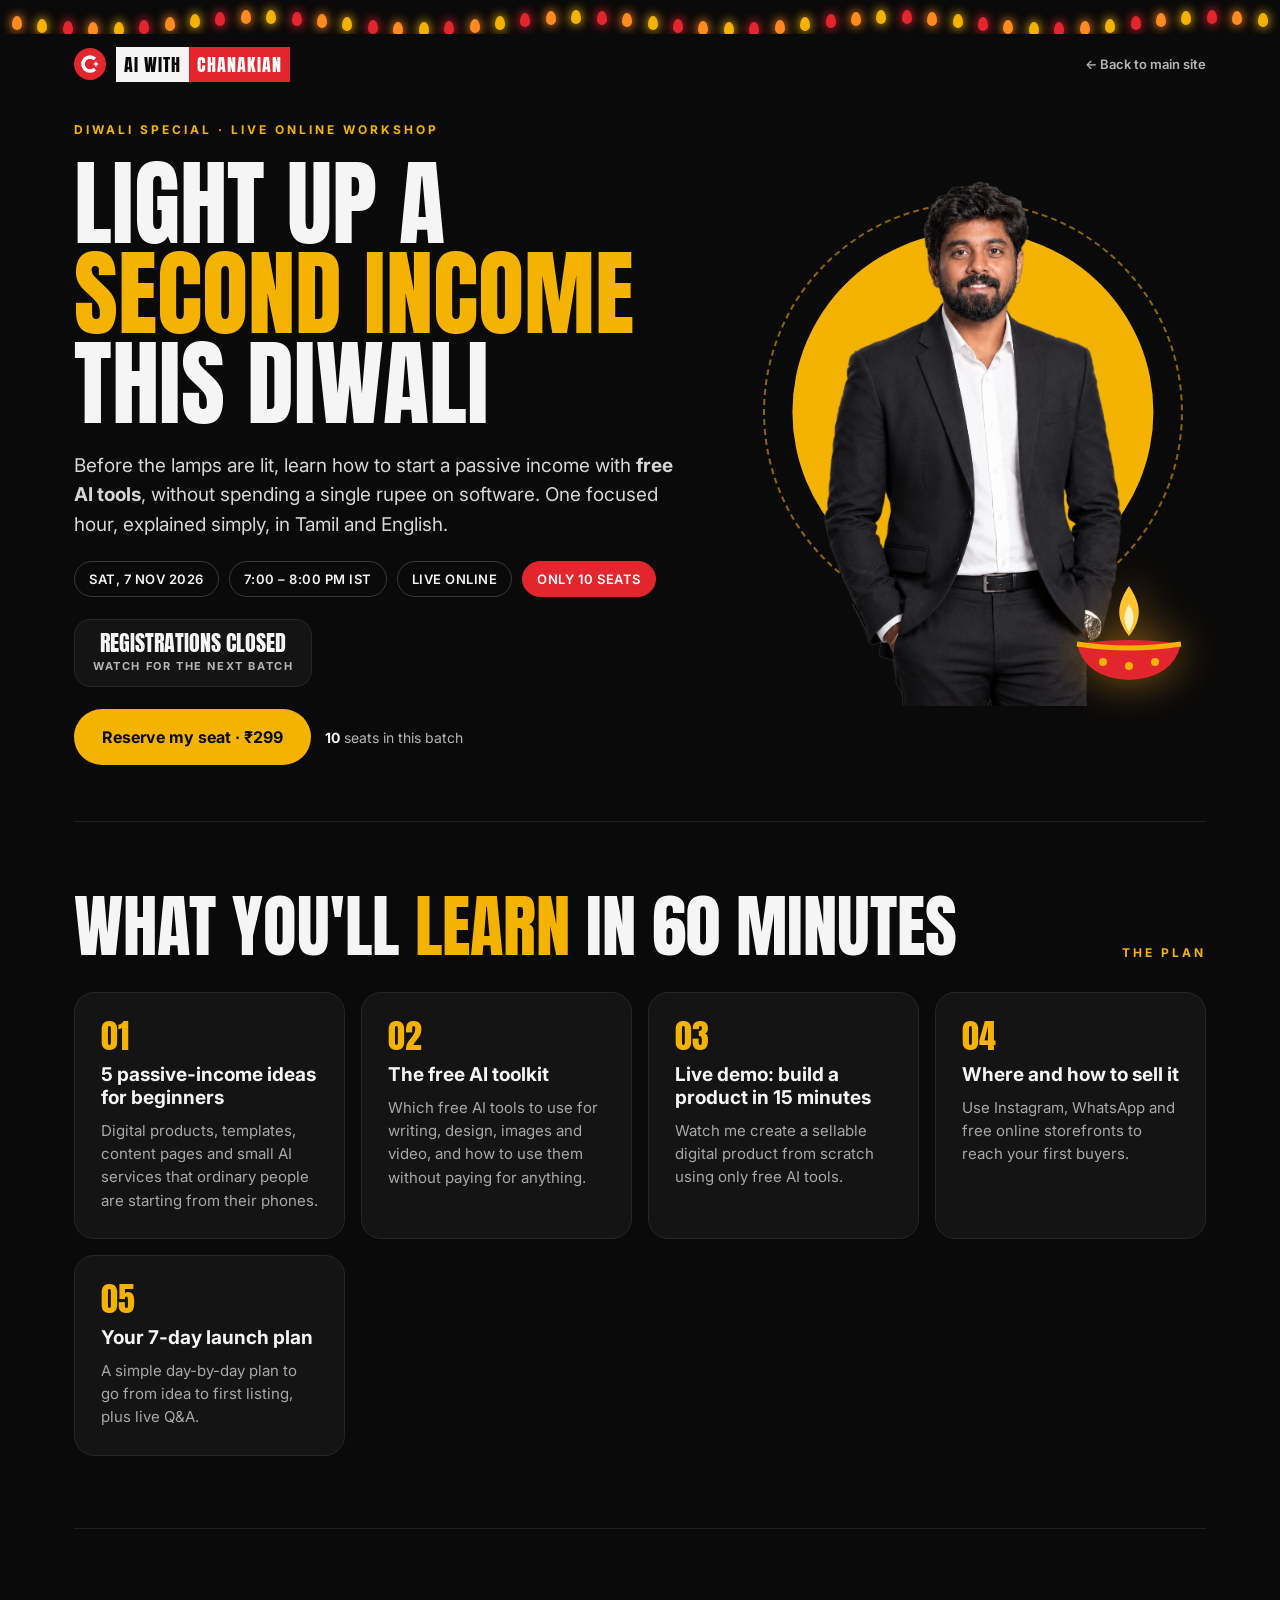
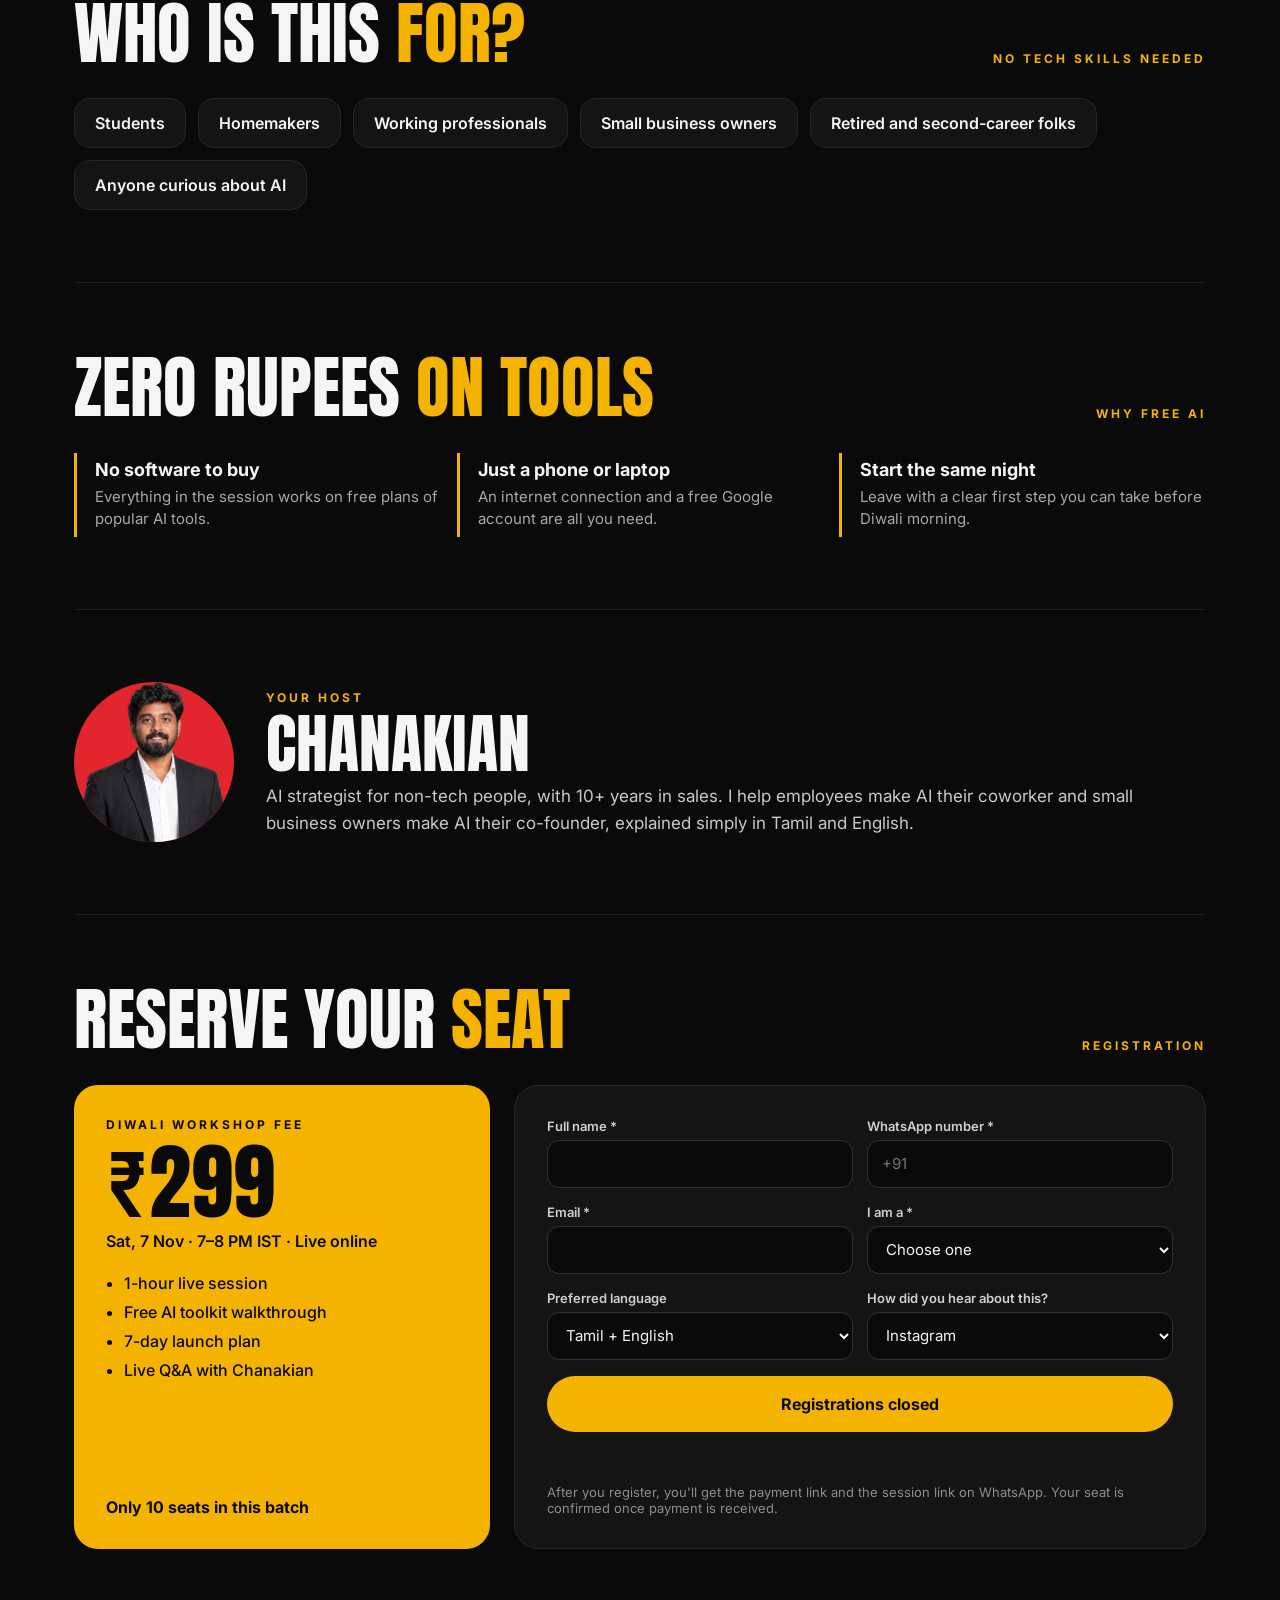
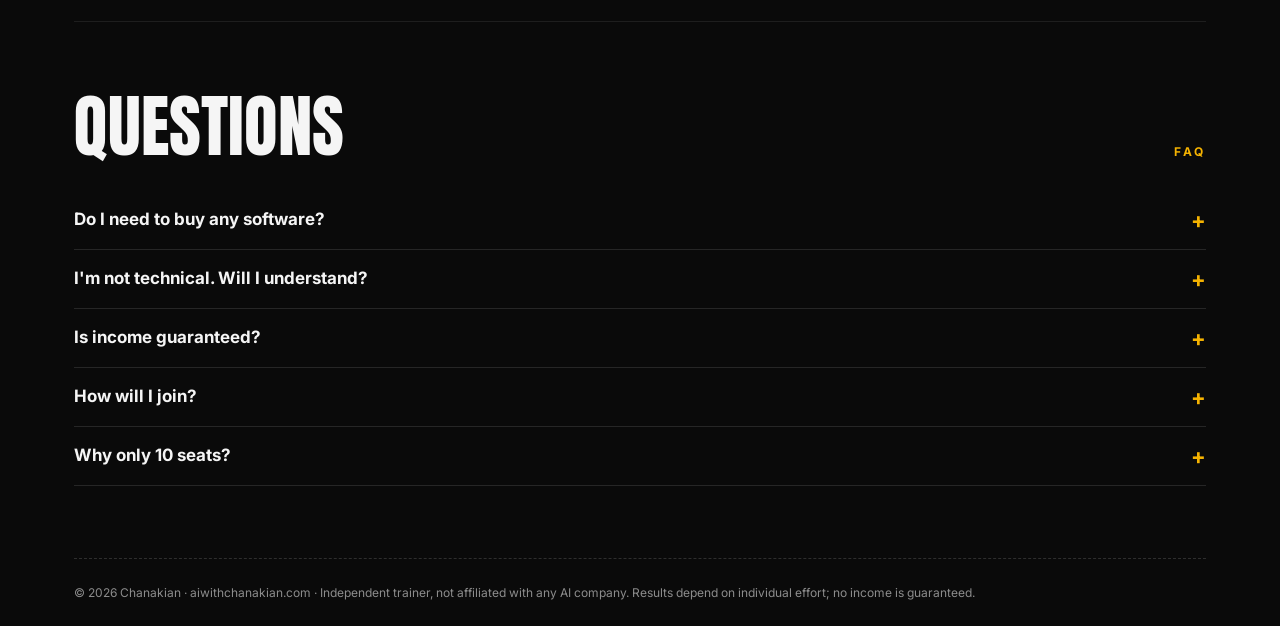
==== diwali.html @ 40166241 "Add Diwali workshop page: AI for Passive Income (7 Nov)" ====
<!doctype html>
<html lang="en">
<head>
<meta charset="utf-8">
<meta name="viewport" content="width=device-width, initial-scale=1">
<title>Diwali Workshop: AI for Passive Income – AI with Chanakian</title>
<meta name="description" content="Live online workshop on Sat 7 Nov, 7–8 PM IST. Learn how to start a passive income with free AI tools, without spending a rupee. ₹299. Only 10 seats.">
<meta property="og:title" content="Light up a second income this Diwali – AI with Chanakian">
<meta property="og:description" content="1-hour live online workshop · Sat 7 Nov, 7–8 PM IST · ₹299 · Only 10 seats">
<meta property="og:image" content="chanakian.png">
<meta name="theme-color" content="#0A0A0A">
<link rel="icon" type="image/svg+xml" href="favicon.svg">
<link rel="preconnect" href="https://fonts.googleapis.com">
<link rel="preconnect" href="https://fonts.gstatic.com" crossorigin>
<link href="https://fonts.googleapis.com/css2?family=Anton&family=Inter:wght@400;500;600;700&display=swap" rel="stylesheet">
<style>
:root{--ink:#0A0A0A;--panel:#141414;--line:#262626;--paper:#F5F5F5;--muted:#B5B5B5;--red:#E3262E;--gold:#F5B301;--marigold:#FF8A1F}
*{box-sizing:border-box}
html{scroll-behavior:smooth}
html,body{overflow-x:hidden}
body{margin:0;background:var(--ink);color:var(--paper);font-family:'Inter',system-ui,sans-serif}
a{color:var(--gold)}
.wrap{max-width:1180px;margin:0 auto;padding:0 24px}
.display{font-family:'Anton','Impact',sans-serif;font-weight:400;line-height:.95;margin:0}
.kicker{font-size:12px;font-weight:700;letter-spacing:3px;color:var(--gold)}
/* string lights */
.lights{display:flex;justify-content:space-between;padding:10px 12px 0;overflow:hidden;height:34px}
.lights span{width:10px;height:14px;border-radius:50% 50% 50% 50%/60% 60% 40% 40%;background:var(--gold);box-shadow:0 0 10px 2px rgba(245,179,1,.7);animation:twinkle 1.8s ease-in-out infinite;flex:none;position:relative;top:var(--y,0)}
.lights span:nth-child(3n){background:var(--red);box-shadow:0 0 10px 2px rgba(227,38,46,.7);animation-delay:.6s}
.lights span:nth-child(3n+1){background:var(--marigold);box-shadow:0 0 10px 2px rgba(255,138,31,.7);animation-delay:1.2s}
@keyframes twinkle{50%{opacity:.35}}
/* header */
.top{display:flex;align-items:center;justify-content:space-between;gap:16px;padding:14px 0}
.brand{display:inline-flex;align-items:center;gap:10px;text-decoration:none;font-family:'Anton',sans-serif;font-size:18px;letter-spacing:1px}
.brand span{white-space:nowrap}
.brand b{font-weight:400;background:var(--paper);color:var(--ink);padding:4px 8px}
.brand i{font-style:normal;background:var(--red);color:#fff;padding:4px 8px}
.back{color:var(--muted);font-size:13px;font-weight:600;text-decoration:none}
.back:hover{color:var(--paper)}
/* hero */
.hero{display:flex;flex-wrap:wrap;gap:40px;align-items:center;padding:28px 0 56px}
.hero-text{flex:1 1 520px;min-width:0;display:flex;flex-direction:column;gap:22px}
.hero h1{font-size:clamp(52px,7.4vw,104px)}
.hero h1 em{font-style:normal;color:var(--gold)}
.lead{margin:0;font-size:19px;line-height:1.55;color:#D6D6D6;max-width:600px}
.chips{display:flex;flex-wrap:wrap;gap:10px}
.chip{display:inline-flex;align-items:center;gap:8px;padding:9px 14px;border-radius:999px;border:1px solid #3A3A3A;font-size:13px;font-weight:600;letter-spacing:.5px}
.chip.hot{background:var(--red);border-color:var(--red);color:#fff}
.count{display:flex;gap:10px}
.count div{min-width:74px;padding:12px 10px;border-radius:16px;background:var(--panel);border:1px solid var(--line);text-align:center}
.count strong{display:block;font-family:'Anton',sans-serif;font-weight:400;font-size:36px;line-height:1;color:var(--paper)}
.count small{font-size:11px;font-weight:700;letter-spacing:1.6px;color:var(--muted)}
.cta-row{display:flex;flex-wrap:wrap;align-items:center;gap:14px}
.btn{display:inline-flex;align-items:center;justify-content:center;gap:10px;height:56px;padding:0 28px;border-radius:999px;border:none;font:700 16px 'Inter',sans-serif;text-decoration:none;cursor:pointer}
.btn-gold{background:var(--gold);color:var(--ink)}
.btn-gold:hover{background:#FFC42E}
.btn-line{background:none;border:1px solid var(--paper);color:var(--paper)}
.seats{font-size:14px;color:var(--muted)}
.seats b{color:var(--paper)}
/* hero visual */
.hero-art{flex:1 1 360px;min-width:0;display:flex;justify-content:center}
.stage{position:relative;width:min(420px,100%);aspect-ratio:4/5}
.halo{position:absolute;left:50%;top:44%;width:86%;aspect-ratio:1;border-radius:50%;transform:translate(-50%,-50%);background:var(--gold)}
.ring{position:absolute;left:50%;top:44%;width:100%;aspect-ratio:1;border-radius:50%;transform:translate(-50%,-50%);border:2px dashed rgba(245,179,1,.55);animation:spin 40s linear infinite}
@keyframes spin{to{transform:translate(-50%,-50%) rotate(360deg)}}
.stage img{position:absolute;left:50%;bottom:0;transform:translateX(-50%);height:100%;width:auto;max-width:none}
.diya{position:absolute;right:-6px;bottom:18px;width:120px;filter:drop-shadow(0 0 22px rgba(255,170,30,.55))}
.flame{transform-origin:60px 58px;animation:flicker 1.4s ease-in-out infinite}
@keyframes flicker{0%,100%{transform:scale(1) rotate(-2deg)}50%{transform:scale(1.08,.94) rotate(3deg)}}
/* sections */
section.block{border-top:1px solid #1E1E1E;padding:72px 0}
.head{display:flex;flex-wrap:wrap;justify-content:space-between;align-items:flex-end;gap:16px;margin-bottom:32px}
.head h2{font-size:clamp(40px,5.4vw,76px)}
.head h2 span{color:var(--gold)}
.grid{display:grid;grid-template-columns:repeat(auto-fit,minmax(250px,1fr));gap:16px}
.card{border-radius:20px;background:var(--panel);border:1px solid var(--line);padding:26px;display:flex;flex-direction:column;gap:10px}
.card .n{font-family:'Anton',sans-serif;font-size:34px;color:var(--gold);line-height:1}
.card h3{margin:0;font-size:19px}
.card p{margin:0;font-size:15px;line-height:1.55;color:#A8A8A8}
.for{display:flex;flex-wrap:wrap;gap:12px}
.for span{padding:14px 20px;border-radius:16px;background:var(--panel);border:1px solid var(--line);font-weight:600}
.free{display:grid;grid-template-columns:repeat(auto-fit,minmax(240px,1fr));gap:16px}
.free div{border-left:3px solid var(--gold);padding:6px 0 6px 18px}
.free b{display:block;font-size:18px;margin-bottom:6px}
.free span{color:#A8A8A8;font-size:15px;line-height:1.5}
.host{display:flex;flex-wrap:wrap;gap:32px;align-items:center}
.host img{width:160px;height:160px;object-fit:cover;object-position:center top;border-radius:50%;background:var(--red)}
.host div{flex:1 1 420px;min-width:0}
.host p{margin:8px 0 0;font-size:17px;line-height:1.6;color:#C9C9C9}
/* register */
.reg{display:flex;flex-wrap:wrap;gap:24px;align-items:stretch}
.price{flex:1 1 300px;border-radius:24px;background:var(--gold);color:var(--ink);padding:32px;display:flex;flex-direction:column;gap:12px}
.price .amt{font-family:'Anton',sans-serif;font-size:84px;line-height:.9}
.price ul{margin:6px 0 0;padding-left:18px;line-height:1.8;font-weight:500}
.form{flex:2 1 460px;border-radius:24px;background:var(--panel);border:1px solid var(--line);padding:32px;display:flex;flex-direction:column;gap:16px}
.row{display:grid;grid-template-columns:repeat(auto-fit,minmax(220px,1fr));gap:14px}
label.f{display:flex;flex-direction:column;gap:6px;font-size:13px;font-weight:600;color:#D0D0D0}
label.f input,label.f select{font:400 15px 'Inter',sans-serif;color:var(--paper);background:var(--ink);border:1px solid #333;border-radius:12px;padding:12px 14px;min-height:48px;width:100%}
label.f input:focus,label.f select:focus{outline:none;border-color:var(--gold);box-shadow:0 0 0 3px rgba(245,179,1,.25)}
.status{margin:0;min-height:20px;font-size:14px;color:var(--muted)}
.status.err{color:#FF8A8E}
.hp{position:absolute;left:-9999px}
.done{display:flex;flex-direction:column;gap:14px;align-items:flex-start}
.done h3{margin:0;font-family:'Anton',sans-serif;font-weight:400;font-size:40px;line-height:1}
.done p{margin:0;color:#C9C9C9;line-height:1.6}
/* faq */
details{border-bottom:1px solid var(--line);padding:18px 0}
summary{cursor:pointer;font-weight:700;font-size:17px;list-style:none;display:flex;justify-content:space-between;gap:16px}
summary::after{content:'+';color:var(--gold);font-size:22px;line-height:1}
details[open] summary::after{content:'–'}
details p{margin:10px 0 0;color:#A8A8A8;line-height:1.6}
footer{border-top:1px dashed #2E2E2E;padding:24px 0;font-size:12px;color:#8C8C8C;line-height:1.6}
.sticky{position:fixed;left:0;right:0;bottom:0;z-index:20;display:none;align-items:center;justify-content:space-between;gap:12px;padding:12px 16px;background:#111;border-top:1px solid #2A2A2A}
.sticky span{font-size:13px;font-weight:600}
@media (max-width:760px){.brand{font-size:15px}.back{font-size:12px}.sticky{display:flex}body{padding-bottom:76px}.count div{min-width:64px}.count strong{font-size:28px}.diya{width:92px}}
@media (prefers-reduced-motion:reduce){.lights span,.ring,.flame{animation:none}}
</style>
</head>
<body>

<div class="lights" aria-hidden="true" id="lights"></div>

<div class="wrap">
<header class="top">
<a class="brand" href="/" aria-label="AI with Chanakian home">
<svg aria-hidden="true" width="32" height="32" viewBox="0 0 512 512"><circle cx="256" cy="256" r="256" fill="#E3262E"/><path d="M335.2 176.8 A112 112 0 1 0 335.2 335.2" fill="none" stroke="#FFFFFF" stroke-width="58"/><path d="M352 206 Q358 250 400 256 Q358 262 352 306 Q346 262 304 256 Q346 250 352 206 Z" fill="#FFFFFF"/></svg>
<span><b>AI WITH</b><i>CHANAKIAN</i></span>
</a>
<a class="back" href="/">← Back to main site</a>
</header>

<main>
<section class="hero">
<div class="hero-text">
<span class="kicker">DIWALI SPECIAL · LIVE ONLINE WORKSHOP</span>
<h1 class="display">LIGHT UP A <em>SECOND INCOME</em> THIS DIWALI</h1>
<p class="lead">Before the lamps are lit, learn how to start a passive income with <strong>free AI tools</strong>, without spending a single rupee on software. One focused hour, explained simply, in Tamil and English.</p>
<div class="chips">
<span class="chip">SAT, 7 NOV 2026</span>
<span class="chip">7:00 – 8:00 PM IST</span>
<span class="chip">LIVE ONLINE</span>
<span class="chip hot">ONLY 10 SEATS</span>
</div>
<div class="count" role="timer" aria-label="Time left until the workshop starts">
<div><strong id="cd-d">--</strong><small>DAYS</small></div>
<div><strong id="cd-h">--</strong><small>HOURS</small></div>
<div><strong id="cd-m">--</strong><small>MINS</small></div>
<div><strong id="cd-s">--</strong><small>SECS</small></div>
</div>
<div class="cta-row">
<a class="btn btn-gold" href="#register">Reserve my seat · ₹299</a>
<span class="seats" id="seats-text"><b>10</b> seats in this batch</span>
</div>
</div>
<div class="hero-art">
<div class="stage">
<div class="ring" aria-hidden="true"></div>
<div class="halo" aria-hidden="true"></div>
<img src="chanakian.png" alt="Chanakian, your workshop host">
<svg class="diya" viewBox="0 0 120 110" aria-hidden="true">
<g class="flame"><path d="M60 8 C72 26 74 40 60 58 C46 40 48 26 60 8 Z" fill="#FFC42E"/><path d="M60 26 C66 36 66 44 60 54 C54 44 54 36 60 26 Z" fill="#FFF3C4"/></g>
<path d="M8 66 Q60 58 112 66 Q104 100 60 102 Q16 100 8 66 Z" fill="#E3262E"/>
<path d="M8 66 Q60 74 112 66" fill="none" stroke="#F5B301" stroke-width="5"/>
<circle cx="34" cy="84" r="4" fill="#F5B301"/><circle cx="60" cy="88" r="4" fill="#F5B301"/><circle cx="86" cy="84" r="4" fill="#F5B301"/>
</svg>
</div>
</div>
</section>

<section class="block" id="learn">
<div class="head">
<h2 class="display">WHAT YOU'LL <span>LEARN</span> IN 60 MINUTES</h2>
<span class="kicker">THE PLAN</span>
</div>
<div class="grid">
<div class="card"><span class="n">01</span><h3>5 passive-income ideas for beginners</h3><p>Digital products, templates, content pages and small AI services that ordinary people are starting from their phones.</p></div>
<div class="card"><span class="n">02</span><h3>The free AI toolkit</h3><p>Which free AI tools to use for writing, design, images and video, and how to use them without paying for anything.</p></div>
<div class="card"><span class="n">03</span><h3>Live demo: build a product in 15 minutes</h3><p>Watch me create a sellable digital product from scratch using only free AI tools.</p></div>
<div class="card"><span class="n">04</span><h3>Where and how to sell it</h3><p>Use Instagram, WhatsApp and free online storefronts to reach your first buyers.</p></div>
<div class="card"><span class="n">05</span><h3>Your 7-day launch plan</h3><p>A simple day-by-day plan to go from idea to first listing, plus live Q&amp;A.</p></div>
</div>
</section>

<section class="block">
<div class="head">
<h2 class="display">WHO IS THIS <span>FOR?</span></h2>
<span class="kicker">NO TECH SKILLS NEEDED</span>
</div>
<div class="for">
<span>Students</span><span>Homemakers</span><span>Working professionals</span><span>Small business owners</span><span>Retired and second-career folks</span><span>Anyone curious about AI</span>
</div>
</section>

<section class="block">
<div class="head">
<h2 class="display">ZERO RUPEES <span>ON TOOLS</span></h2>
<span class="kicker">WHY FREE AI</span>
</div>
<div class="free">
<div><b>No software to buy</b><span>Everything in the session works on free plans of popular AI tools.</span></div>
<div><b>Just a phone or laptop</b><span>An internet connection and a free Google account are all you need.</span></div>
<div><b>Start the same night</b><span>Leave with a clear first step you can take before Diwali morning.</span></div>
</div>
</section>

<section class="block">
<div class="host">
<img src="chanakian.png" alt="Chanakian">
<div>
<span class="kicker">YOUR HOST</span>
<h2 class="display" style="font-size:clamp(40px,5vw,64px);margin-top:8px">CHANAKIAN</h2>
<p>AI strategist for non-tech people, with 10+ years in sales. I help employees make AI their coworker and small business owners make AI their co-founder, explained simply in Tamil and English.</p>
</div>
</div>
</section>

<section class="block" id="register">
<div class="head">
<h2 class="display">RESERVE YOUR <span>SEAT</span></h2>
<span class="kicker">REGISTRATION</span>
</div>
<div class="reg">
<div class="price">
<span style="font-size:12px;font-weight:700;letter-spacing:3px">DIWALI WORKSHOP FEE</span>
<span class="amt">₹299</span>
<span style="font-weight:600">Sat, 7 Nov · 7–8 PM IST · Live online</span>
<ul>
<li>1-hour live session</li>
<li>Free AI toolkit walkthrough</li>
<li>7-day launch plan</li>
<li>Live Q&amp;A with Chanakian</li>
</ul>
<span id="seats-card" style="margin-top:auto;font-weight:700">Only 10 seats in this batch</span>
</div>
<form class="form" id="diwali-form" novalidate>
<input type="hidden" name="_subject" value="Diwali workshop registration – AI for Passive Income (7 Nov)">
<input type="text" name="_honey" class="hp" tabindex="-1" autocomplete="off" aria-hidden="true">
<div class="row">
<label class="f"><span>Full name *</span><input name="Name" required autocomplete="name"></label>
<label class="f"><span>WhatsApp number *</span><input name="WhatsApp" type="tel" required autocomplete="tel" placeholder="+91"></label>
</div>
<div class="row">
<label class="f"><span>Email *</span><input name="email" type="email" required autocomplete="email"></label>
<label class="f"><span>I am a *</span><select name="I am a" required><option value="">Choose one</option><option>Student</option><option>Homemaker</option><option>Working professional</option><option>Small business owner</option><option>Other</option></select></label>
</div>
<div class="row">
<label class="f"><span>Preferred language</span><select name="Language"><option>Tamil + English</option><option>English</option><option>Tamil</option></select></label>
<label class="f"><span>How did you hear about this?</span><select name="Source"><option>Instagram</option><option>WhatsApp</option><option>Friend or family</option><option>Website</option><option>Other</option></select></label>
</div>
<button class="btn btn-gold" type="submit" id="reg-btn">Register for ₹299 ↗</button>
<p class="status" id="reg-status" role="status" aria-live="polite"></p>
<p style="margin:0;font-size:13px;color:#8C8C8C">After you register, you'll get the payment link and the session link on WhatsApp. Your seat is confirmed once payment is received.</p>
</form>
</div>
</section>

<section class="block">
<div class="head"><h2 class="display">QUESTIONS</h2><span class="kicker">FAQ</span></div>
<details><summary>Do I need to buy any software?</summary><p>No. Everything shown in the session uses free plans of AI tools. You only need a phone or laptop and an internet connection.</p></details>
<details><summary>I'm not technical. Will I understand?</summary><p>Yes. The workshop is built for non-tech people. Every step is shown live and explained in simple Tamil and English.</p></details>
<details><summary>Is income guaranteed?</summary><p>No, and nobody honest can promise that. You'll learn proven ideas and a clear plan; what you earn depends on the effort you put in after the session.</p></details>
<details><summary>How will I join?</summary><p>It's an online session. The joining link is shared on WhatsApp after your payment is confirmed.</p></details>
<details><summary>Why only 10 seats?</summary><p>So that I can answer every question live and help each person pick their first idea.</p></details>
</section>
</main>

<footer>
© 2026 Chanakian · aiwithchanakian.com · Independent trainer, not affiliated with any AI company. Results depend on individual effort; no income is guaranteed.
</footer>
</div>

<div class="sticky"><span>Diwali workshop · 7 Nov · ₹299</span><a class="btn btn-gold" style="height:44px;padding:0 18px;font-size:14px" href="#register">Reserve seat</a></div>

<script>
(function () {
  /* ===== Edit these when needed ===== */
  var EVENT_START = new Date('2026-11-07T19:00:00+05:30');
  var SEATS_LEFT = 10;          // update manually as seats fill up
  var PAYMENT_URL = '';         // paste a Razorpay / UPI payment link here to show a "Pay ₹299 now" button
  var EMAIL_ENDPOINT = 'https://formsubmit.co/ajax/chanakian.p@gmail.com';
  var WHATSAPP = '918056327917';
  /* ================================== */

  // string lights
  var lights = document.getElementById('lights');
  var n = Math.ceil(window.innerWidth / 26);
  for (var i = 0; i < n; i++) { var s = document.createElement('span'); s.style.setProperty('--y', (Math.sin(i / 2) * 6 + 6).toFixed(1) + 'px'); lights.appendChild(s); }

  // seats
  var seatsText = SEATS_LEFT <= 0 ? '<b>Batch full</b> · join the waitlist' : (SEATS_LEFT < 10 ? 'Only <b>' + SEATS_LEFT + '</b> of 10 seats left' : '<b>10</b> seats in this batch');
  document.getElementById('seats-text').innerHTML = seatsText;
  if (SEATS_LEFT < 10) document.getElementById('seats-card').textContent = SEATS_LEFT <= 0 ? 'Batch full: register to join the waitlist' : 'Only ' + SEATS_LEFT + ' of 10 seats left';

  // countdown
  function pad(x) { return (x < 10 ? '0' : '') + x; }
  function tick() {
    var ms = EVENT_START - new Date();
    if (ms <= 0) {
      document.querySelector('.count').innerHTML = '<div style="min-width:auto;padding:12px 18px"><strong style="font-size:22px">REGISTRATIONS CLOSED</strong><small>WATCH FOR THE NEXT BATCH</small></div>';
      var btn = document.getElementById('reg-btn'); btn.disabled = true; btn.textContent = 'Registrations closed';
      clearInterval(t); return;
    }
    var sec = Math.floor(ms / 1000);
    document.getElementById('cd-d').textContent = pad(Math.floor(sec / 86400));
    document.getElementById('cd-h').textContent = pad(Math.floor(sec % 86400 / 3600));
    document.getElementById('cd-m').textContent = pad(Math.floor(sec % 3600 / 60));
    document.getElementById('cd-s').textContent = pad(sec % 60);
  }
  var t = setInterval(tick, 1000); tick();

  // registration
  var form = document.getElementById('diwali-form');
  form.addEventListener('submit', function (e) {
    e.preventDefault();
    var status = document.getElementById('reg-status');
    status.classList.remove('err');
    if (!form.checkValidity()) { form.reportValidity(); status.textContent = 'Please fill in the fields marked *.'; status.classList.add('err'); return; }
    var data = {};
    new FormData(form).forEach(function (v, k) { data[k] = v; });
    data._template = 'table'; data._captcha = 'false';
    var btn = document.getElementById('reg-btn'); btn.disabled = true; btn.textContent = 'Registering…';
    fetch(EMAIL_ENDPOINT, { method: 'POST', headers: { 'Content-Type': 'application/json', 'Accept': 'application/json' }, body: JSON.stringify(data) })
      .then(function (r) { return r.json().then(function (j) { if (!r.ok || String(j.success) === 'false') throw new Error('fail'); }); })
      .then(function () {
        var name = (data.Name || '').split(' ')[0].replace(/[<>&"]/g, '');
        var msg = encodeURIComponent('Hi Chanakian! I just registered for the Diwali workshop "AI for Passive Income" on 7 Nov, 7–8 PM. Name: ' + data.Name + '. Please share the payment link for ₹299.');
        var pay = PAYMENT_URL ? '<a class="btn btn-gold" href="' + PAYMENT_URL + '" target="_blank" rel="noopener">Pay ₹299 now</a>' : '';
        form.innerHTML = '<div class="done"><span class="kicker">YOU\'RE ON THE LIST</span><h3>THANK YOU' + (name ? ', ' + name.toUpperCase() : '') + '!</h3>' +
          '<p>Your registration has reached Chanakian. To confirm your seat, complete the ₹299 payment. Chanakian will be in touch with you shortly on WhatsApp with the payment and session links.</p>' +
          '<div class="cta-row">' + pay + '<a class="btn ' + (PAYMENT_URL ? 'btn-line' : 'btn-gold') + '" href="https://wa.me/' + WHATSAPP + '?text=' + msg + '" target="_blank" rel="noopener">Confirm on WhatsApp</a></div></div>';
      })
      .catch(function () {
        btn.disabled = false; btn.textContent = 'Register for ₹299 ↗';
        status.innerHTML = 'Something went wrong. Please try again or <a href="https://wa.me/' + WHATSAPP + '" target="_blank" rel="noopener" style="color:#FF8A8E">message me on WhatsApp</a>.';
        status.classList.add('err');
      });
  });
})();
</script>
</body>
</html>
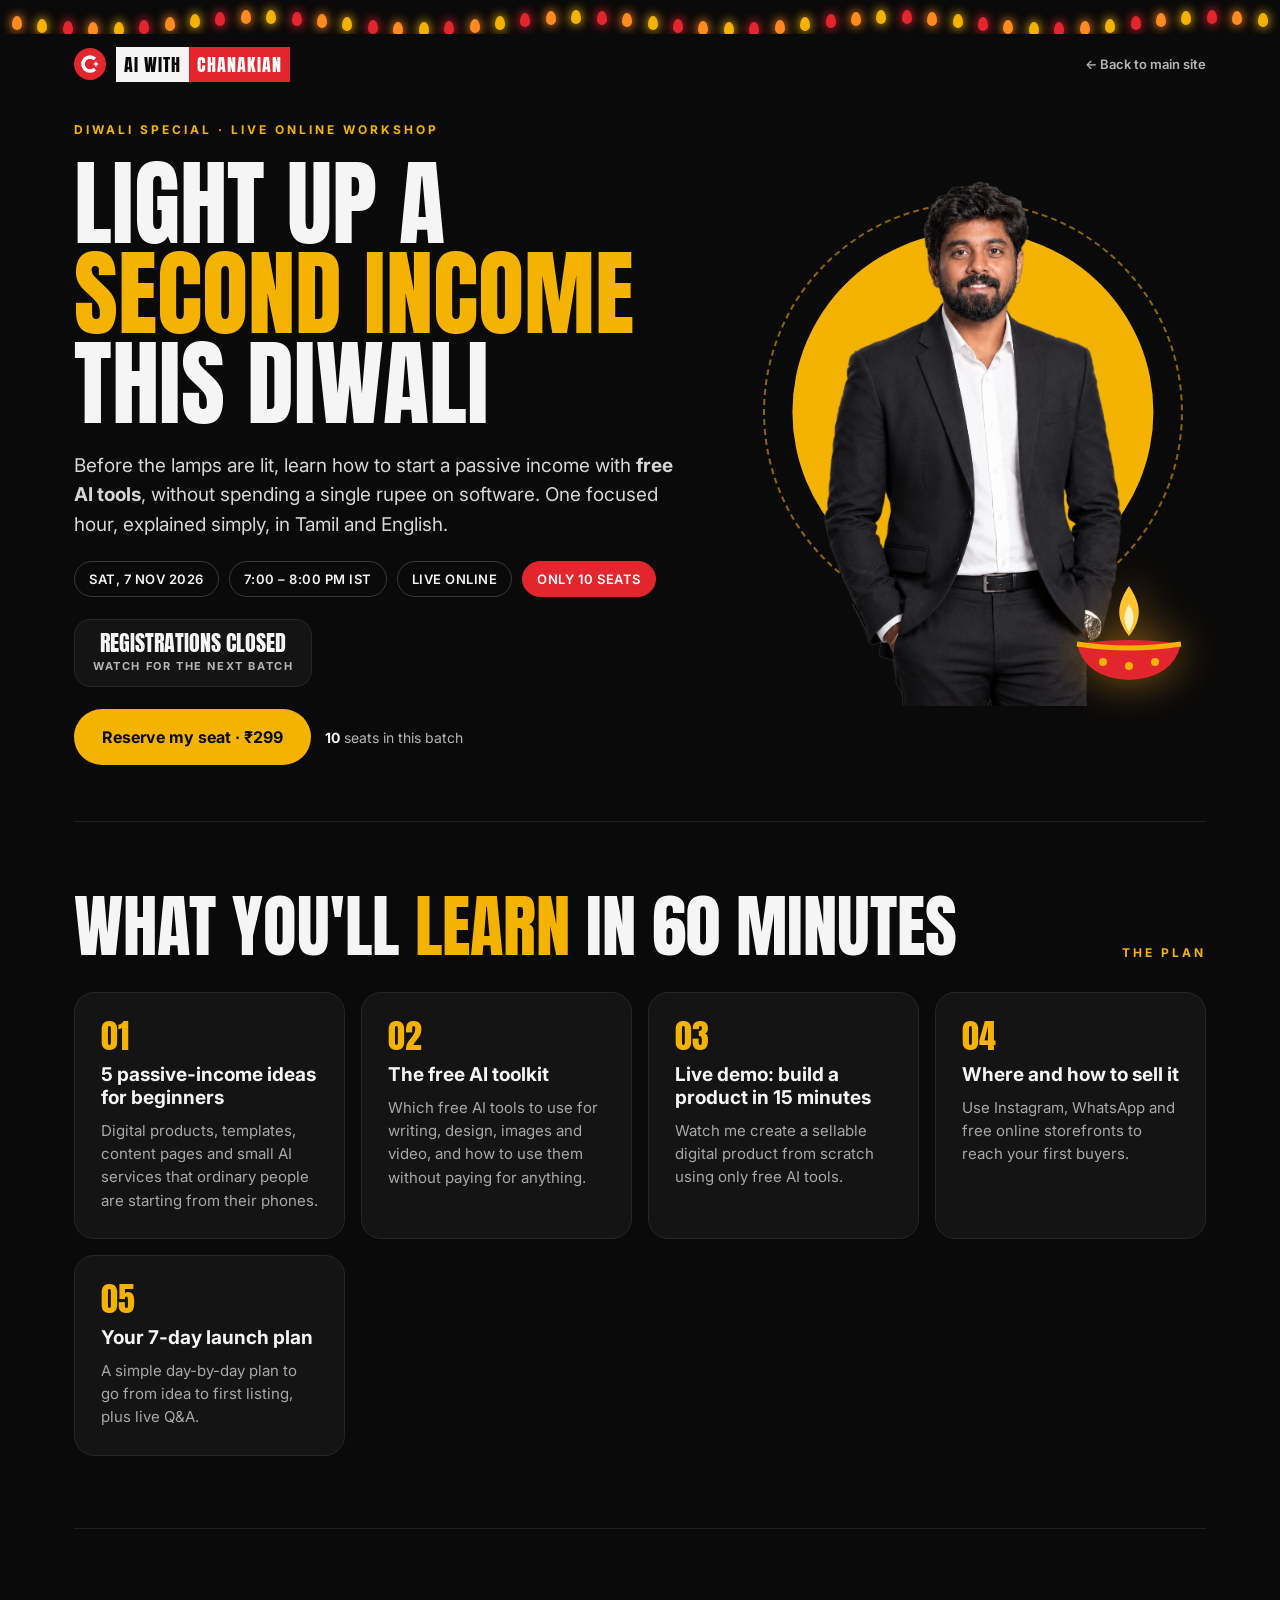
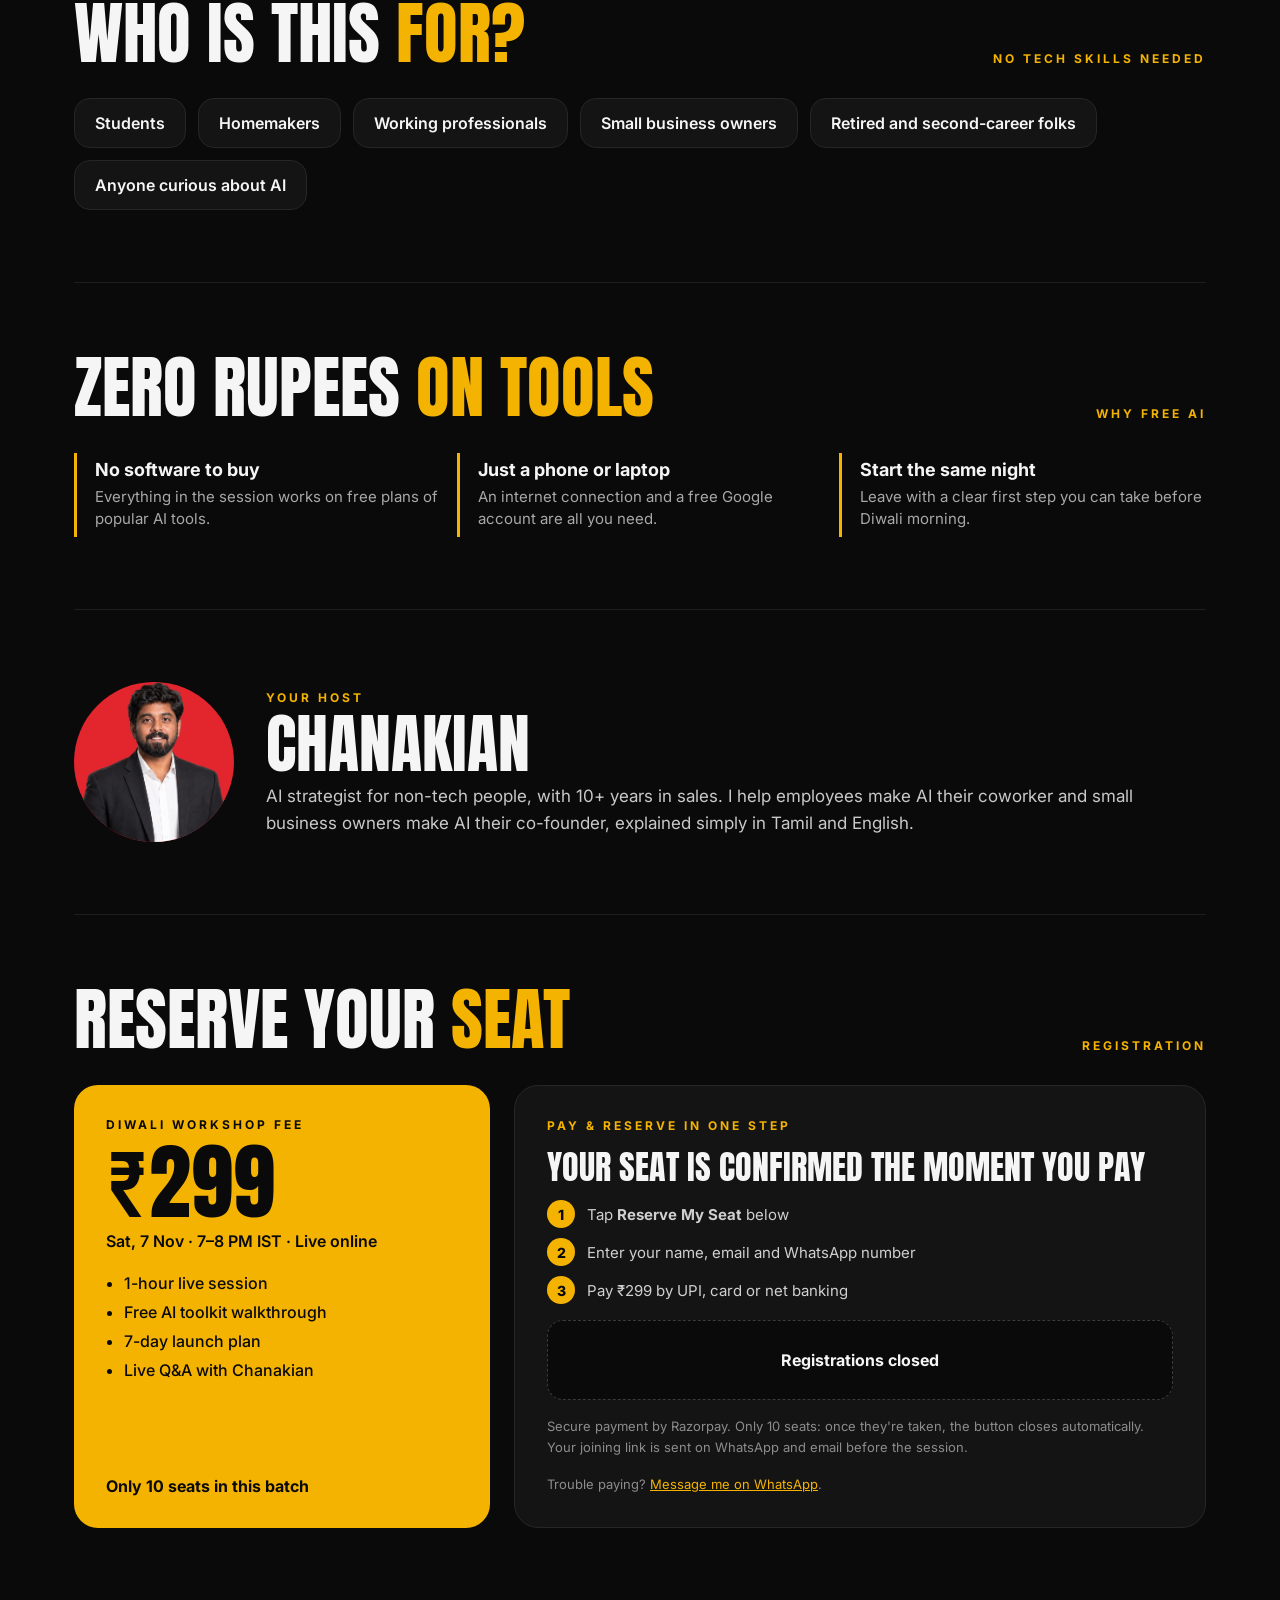
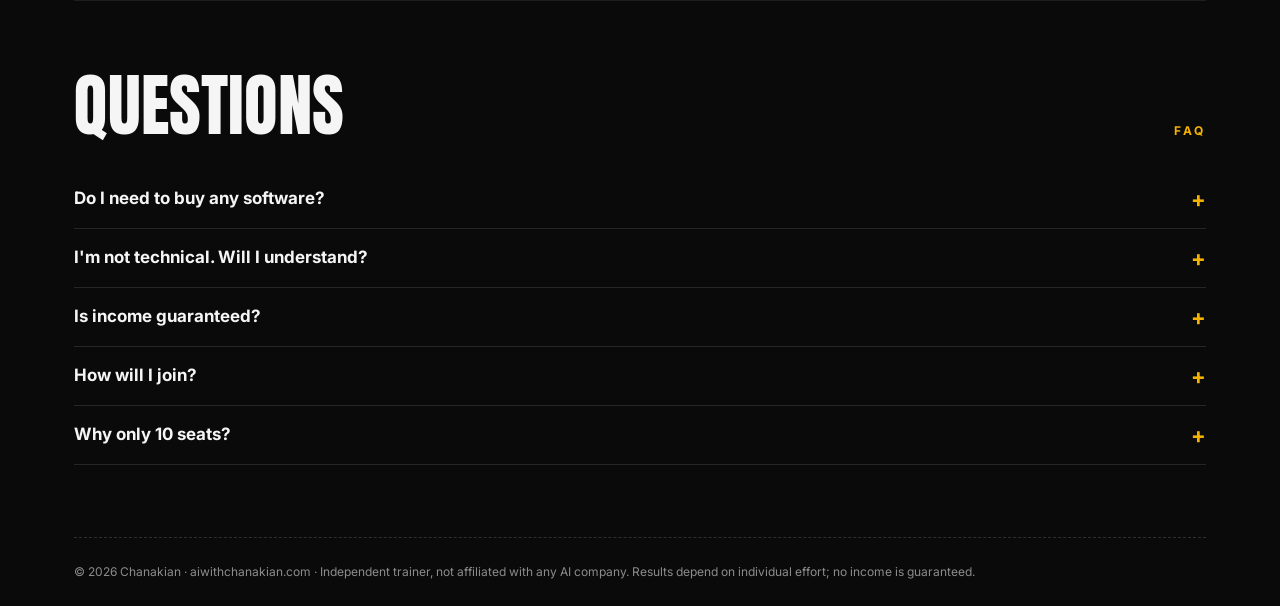
==== commit 7097ce5d: "Diwali workshop: Razorpay payment button (10 seats) and paid confirmation Co-Authored-By: Claude Opu" ====
--- a/diwali.html
+++ b/diwali.html
@@ -103,6 +103,14 @@
 .done{display:flex;flex-direction:column;gap:14px;align-items:flex-start}
 .done h3{margin:0;font-family:'Anton',sans-serif;font-weight:400;font-size:40px;line-height:1}
 .done p{margin:0;color:#C9C9C9;line-height:1.6}
+.pay h3{margin:0;font-family:'Anton',sans-serif;font-weight:400;font-size:34px;line-height:1.05}
+.steps{margin:0;padding:0;list-style:none;display:flex;flex-direction:column;gap:10px;counter-reset:s}
+.steps li{display:flex;gap:12px;align-items:center;font-size:15px;color:#D0D0D0;counter-increment:s}
+.steps li::before{content:counter(s);flex:0 0 28px;height:28px;border-radius:50%;background:var(--gold);color:var(--ink);font-weight:800;font-size:14px;display:flex;align-items:center;justify-content:center}
+.rzp{padding:20px;border-radius:16px;background:var(--ink);border:1px dashed #3A3A3A;display:flex;justify-content:center;min-height:80px;align-items:center}
+.rzp form{margin:0}
+.note{margin:0;font-size:13px;line-height:1.6;color:#8C8C8C}
+.note a{color:var(--gold)}
 /* faq */
 details{border-bottom:1px solid var(--line);padding:18px 0}
 summary{cursor:pointer;font-weight:700;font-size:17px;list-style:none;display:flex;justify-content:space-between;gap:16px}
@@ -232,25 +240,18 @@
 </ul>
 <span id="seats-card" style="margin-top:auto;font-weight:700">Only 10 seats in this batch</span>
 </div>
-<form class="form" id="diwali-form" novalidate>
-<input type="hidden" name="_subject" value="Diwali workshop registration – AI for Passive Income (7 Nov)">
-<input type="text" name="_honey" class="hp" tabindex="-1" autocomplete="off" aria-hidden="true">
-<div class="row">
-<label class="f"><span>Full name *</span><input name="Name" required autocomplete="name"></label>
-<label class="f"><span>WhatsApp number *</span><input name="WhatsApp" type="tel" required autocomplete="tel" placeholder="+91"></label>
-</div>
-<div class="row">
-<label class="f"><span>Email *</span><input name="email" type="email" required autocomplete="email"></label>
-<label class="f"><span>I am a *</span><select name="I am a" required><option value="">Choose one</option><option>Student</option><option>Homemaker</option><option>Working professional</option><option>Small business owner</option><option>Other</option></select></label>
-</div>
-<div class="row">
-<label class="f"><span>Preferred language</span><select name="Language"><option>Tamil + English</option><option>English</option><option>Tamil</option></select></label>
-<label class="f"><span>How did you hear about this?</span><select name="Source"><option>Instagram</option><option>WhatsApp</option><option>Friend or family</option><option>Website</option><option>Other</option></select></label>
-</div>
-<button class="btn btn-gold" type="submit" id="reg-btn">Register for ₹299 ↗</button>
-<p class="status" id="reg-status" role="status" aria-live="polite"></p>
-<p style="margin:0;font-size:13px;color:#8C8C8C">After you register, you'll get the payment link and the session link on WhatsApp. Your seat is confirmed once payment is received.</p>
-</form>
+<div class="form pay" id="pay-box">
+<span class="kicker">PAY &amp; RESERVE IN ONE STEP</span>
+<h3>YOUR SEAT IS CONFIRMED THE MOMENT YOU PAY</h3>
+<ol class="steps">
+<li><span>Tap <b>Reserve My Seat</b> below</span></li>
+<li>Enter your name, email and WhatsApp number</li>
+<li>Pay ₹299 by UPI, card or net banking</li>
+</ol>
+<div class="rzp" id="rzp-slot"><form><script src="https://checkout.razorpay.com/v1/payment-button.js" data-payment_button_id="pl_TuCRYGZaX5U4Cm" async></script></form></div>
+<p class="note">Secure payment by Razorpay. Only 10 seats: once they're taken, the button closes automatically. Your joining link is sent on WhatsApp and email before the session.</p>
+<p class="note">Trouble paying? <a id="pay-help" href="https://wa.me/918056327917" target="_blank" rel="noopener">Message me on WhatsApp</a>.</p>
+</div>
 </div>
 </section>
 
@@ -259,7 +260,7 @@
 <details><summary>Do I need to buy any software?</summary><p>No. Everything shown in the session uses free plans of AI tools. You only need a phone or laptop and an internet connection.</p></details>
 <details><summary>I'm not technical. Will I understand?</summary><p>Yes. The workshop is built for non-tech people. Every step is shown live and explained in simple Tamil and English.</p></details>
 <details><summary>Is income guaranteed?</summary><p>No, and nobody honest can promise that. You'll learn proven ideas and a clear plan; what you earn depends on the effort you put in after the session.</p></details>
-<details><summary>How will I join?</summary><p>It's an online session. The joining link is shared on WhatsApp after your payment is confirmed.</p></details>
+<details><summary>How will I join?</summary><p>It's an online session. After you pay, you'll get a Razorpay receipt by email, and the joining link is shared on WhatsApp and email before the session.</p></details>
 <details><summary>Why only 10 seats?</summary><p>So that I can answer every question live and help each person pick their first idea.</p></details>
 </section>
 </main>
@@ -276,10 +277,10 @@
   /* ===== Edit these when needed ===== */
   var EVENT_START = new Date('2026-11-07T19:00:00+05:30');
   var SEATS_LEFT = 10;          // update manually as seats fill up
-  var PAYMENT_URL = '';         // paste a Razorpay / UPI payment link here to show a "Pay ₹299 now" button
-  var EMAIL_ENDPOINT = 'https://formsubmit.co/ajax/chanakian.p@gmail.com';
-  var WHATSAPP = '918056327917';
+var WHATSAPP = '918056327917';
+  /* Payment: Razorpay Payment Button pl_TuCRYGZaX5U4Cm (stock 10). After payment Razorpay redirects to diwali.html?paid=1 */
   /* ================================== */
+  var PAID = /[?&]paid=1/.test(location.search);
 
   // string lights
   var lights = document.getElementById('lights');
@@ -289,7 +290,7 @@
   // seats
   var seatsText = SEATS_LEFT <= 0 ? '<b>Batch full</b> · join the waitlist' : (SEATS_LEFT < 10 ? 'Only <b>' + SEATS_LEFT + '</b> of 10 seats left' : '<b>10</b> seats in this batch');
   document.getElementById('seats-text').innerHTML = seatsText;
-  if (SEATS_LEFT < 10) document.getElementById('seats-card').textContent = SEATS_LEFT <= 0 ? 'Batch full: register to join the waitlist' : 'Only ' + SEATS_LEFT + ' of 10 seats left';
+  if (SEATS_LEFT < 10) document.getElementById('seats-card').textContent = SEATS_LEFT <= 0 ? 'Batch full: message me to join the waitlist' : 'Only ' + SEATS_LEFT + ' of 10 seats left';
 
   // countdown
   function pad(x) { return (x < 10 ? '0' : '') + x; }
@@ -297,7 +298,7 @@
     var ms = EVENT_START - new Date();
     if (ms <= 0) {
       document.querySelector('.count').innerHTML = '<div style="min-width:auto;padding:12px 18px"><strong style="font-size:22px">REGISTRATIONS CLOSED</strong><small>WATCH FOR THE NEXT BATCH</small></div>';
-      var btn = document.getElementById('reg-btn'); btn.disabled = true; btn.textContent = 'Registrations closed';
+      if (!PAID) document.getElementById('rzp-slot').innerHTML = '<strong>Registrations closed</strong>';
       clearInterval(t); return;
     }
     var sec = Math.floor(ms / 1000);
@@ -308,33 +309,17 @@
   }
   var t = setInterval(tick, 1000); tick();
 
-  // registration
-  var form = document.getElementById('diwali-form');
-  form.addEventListener('submit', function (e) {
-    e.preventDefault();
-    var status = document.getElementById('reg-status');
-    status.classList.remove('err');
-    if (!form.checkValidity()) { form.reportValidity(); status.textContent = 'Please fill in the fields marked *.'; status.classList.add('err'); return; }
-    var data = {};
-    new FormData(form).forEach(function (v, k) { data[k] = v; });
-    data._template = 'table'; data._captcha = 'false';
-    var btn = document.getElementById('reg-btn'); btn.disabled = true; btn.textContent = 'Registering…';
-    fetch(EMAIL_ENDPOINT, { method: 'POST', headers: { 'Content-Type': 'application/json', 'Accept': 'application/json' }, body: JSON.stringify(data) })
-      .then(function (r) { return r.json().then(function (j) { if (!r.ok || String(j.success) === 'false') throw new Error('fail'); }); })
-      .then(function () {
-        var name = (data.Name || '').split(' ')[0].replace(/[<>&"]/g, '');
-        var msg = encodeURIComponent('Hi Chanakian! I just registered for the Diwali workshop "AI for Passive Income" on 7 Nov, 7–8 PM. Name: ' + data.Name + '. Please share the payment link for ₹299.');
-        var pay = PAYMENT_URL ? '<a class="btn btn-gold" href="' + PAYMENT_URL + '" target="_blank" rel="noopener">Pay ₹299 now</a>' : '';
-        form.innerHTML = '<div class="done"><span class="kicker">YOU\'RE ON THE LIST</span><h3>THANK YOU' + (name ? ', ' + name.toUpperCase() : '') + '!</h3>' +
-          '<p>Your registration has reached Chanakian. To confirm your seat, complete the ₹299 payment. Chanakian will be in touch with you shortly on WhatsApp with the payment and session links.</p>' +
-          '<div class="cta-row">' + pay + '<a class="btn ' + (PAYMENT_URL ? 'btn-line' : 'btn-gold') + '" href="https://wa.me/' + WHATSAPP + '?text=' + msg + '" target="_blank" rel="noopener">Confirm on WhatsApp</a></div></div>';
-      })
-      .catch(function () {
-        btn.disabled = false; btn.textContent = 'Register for ₹299 ↗';
-        status.innerHTML = 'Something went wrong. Please try again or <a href="https://wa.me/' + WHATSAPP + '" target="_blank" rel="noopener" style="color:#FF8A8E">message me on WhatsApp</a>.';
-        status.classList.add('err');
-      });
-  });
+  // payment help link
+  document.getElementById('pay-help').href = 'https://wa.me/' + WHATSAPP + '?text=' + encodeURIComponent('Hi Chanakian! I want to join the Diwali workshop on 7 Nov, 7–8 PM, but I had trouble paying ₹299 on the website.');
+
+  // after payment: Razorpay sends the buyer back to diwali.html?paid=1
+  if (PAID) {
+    var msg = encodeURIComponent('Hi Chanakian! I just paid ₹299 for the Diwali workshop "AI for Passive Income" on 7 Nov, 7–8 PM. My name is ');
+    document.getElementById('pay-box').innerHTML = '<div class="done"><span class="kicker">PAYMENT RECEIVED</span><h3>YOUR SEAT IS CONFIRMED! 🪔</h3>' +
+      '<p>Thank you for joining the Diwali workshop on Sat, 7 Nov, 7–8 PM IST. Your Razorpay receipt is on its way to your email. The joining link will reach you on WhatsApp and email before the session.</p>' +
+      '<div class="cta-row"><a class="btn btn-gold" href="https://wa.me/' + WHATSAPP + '?text=' + msg + '" target="_blank" rel="noopener">Say hi on WhatsApp</a></div></div>';
+    setTimeout(function () { document.getElementById('register').scrollIntoView({ behavior: 'smooth' }); }, 300);
+  }
 })();
 </script>
 </body>
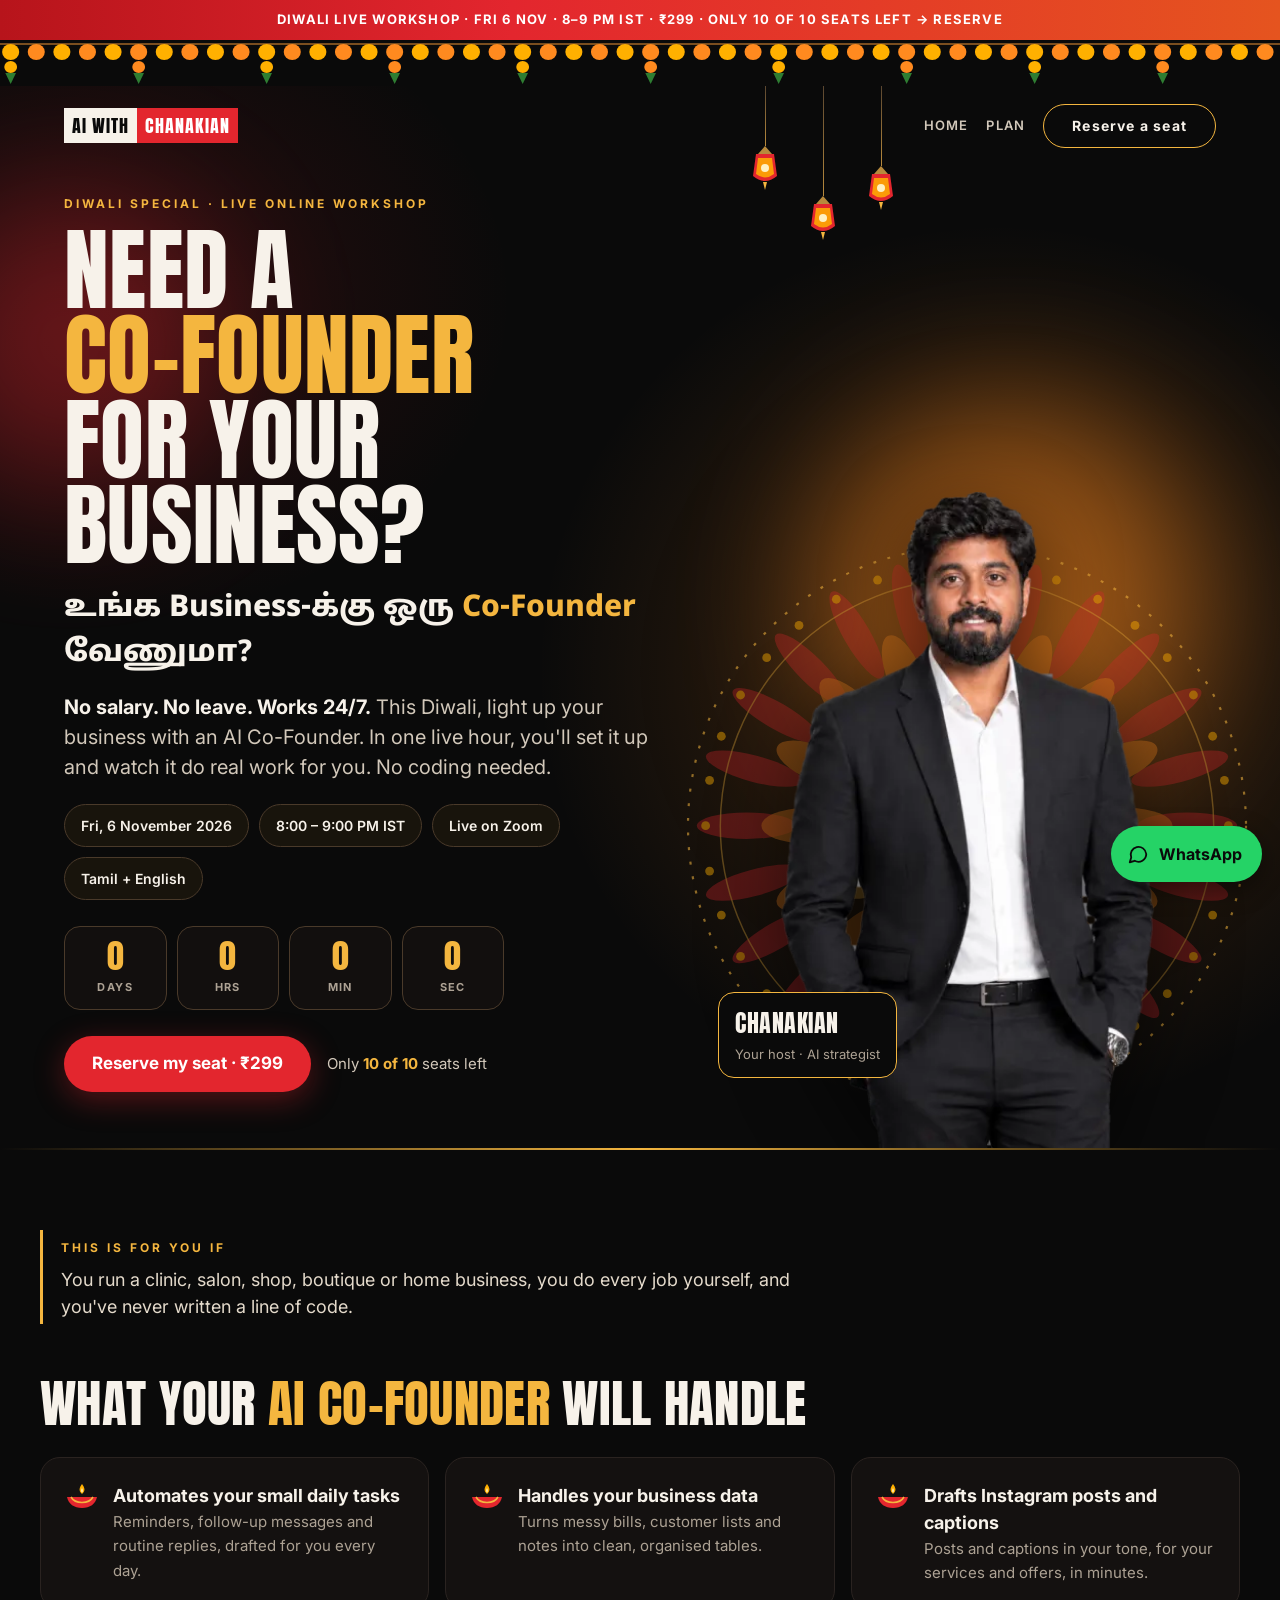
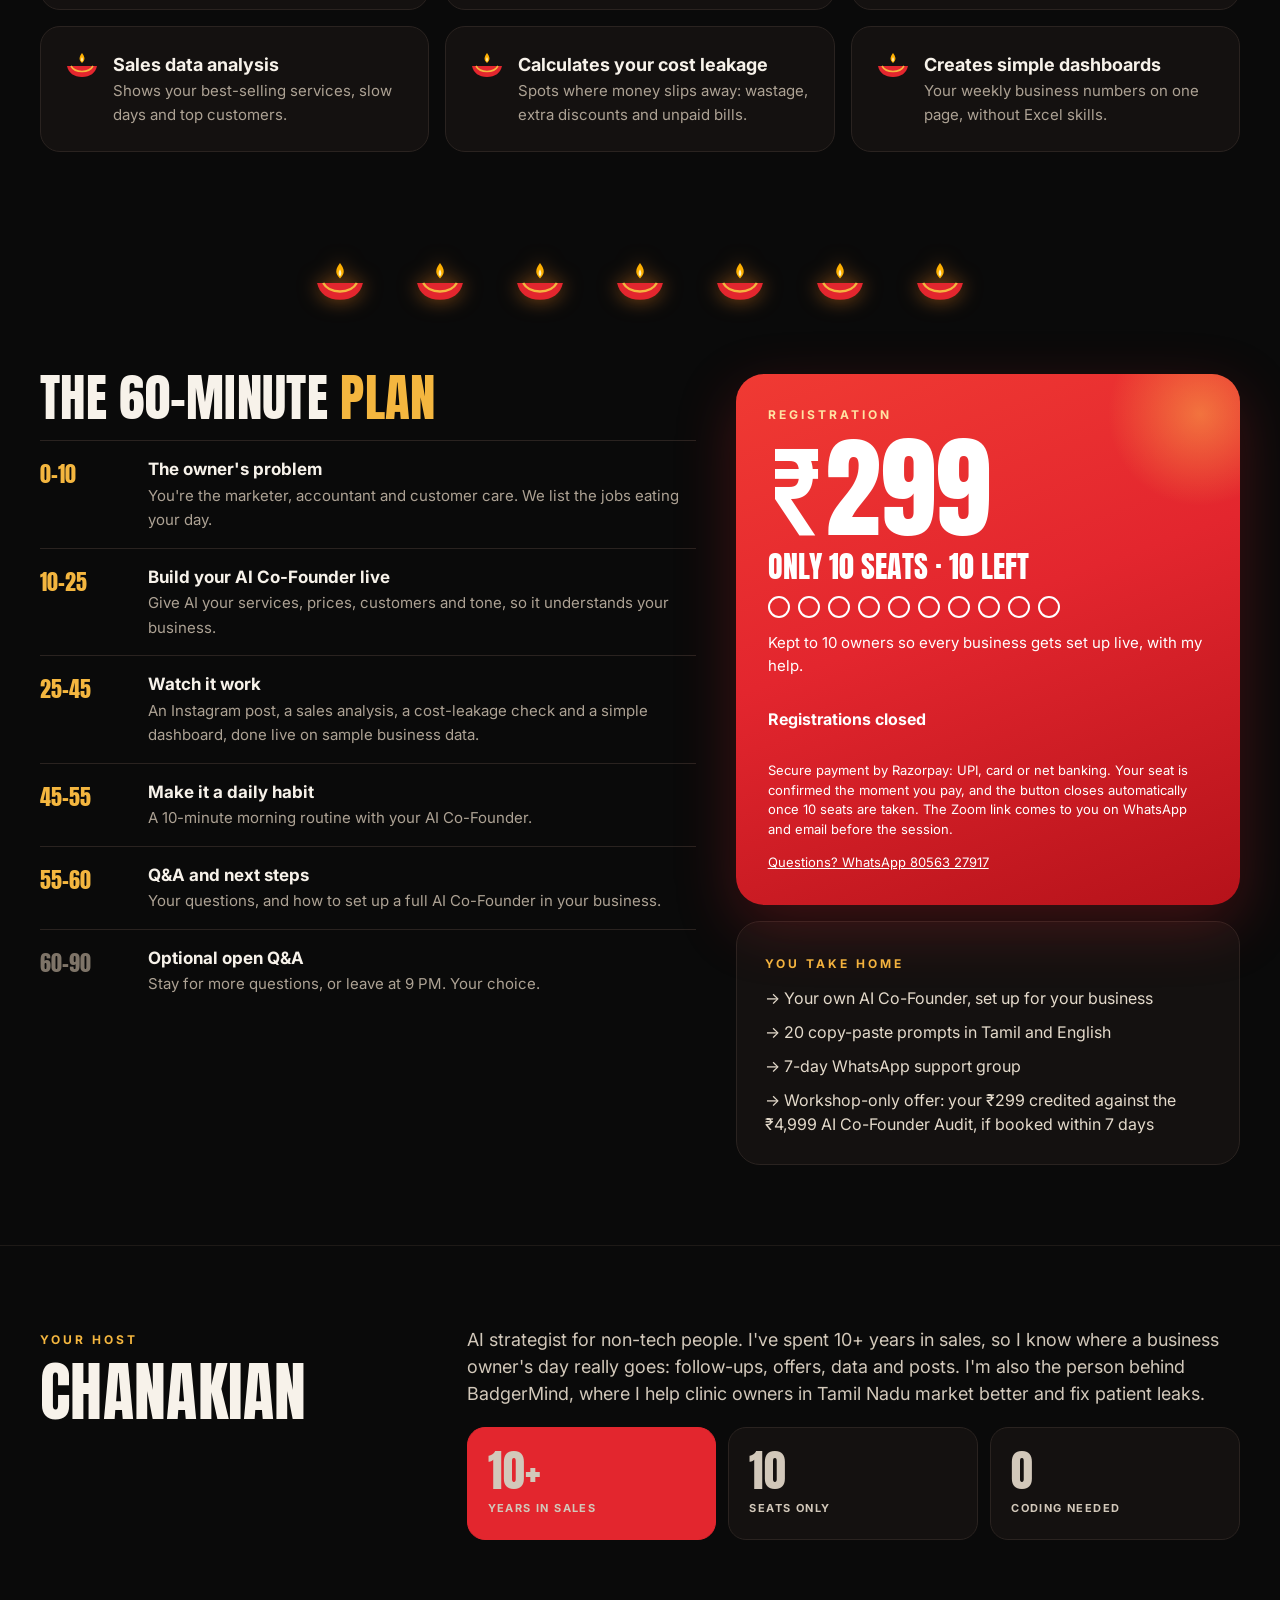
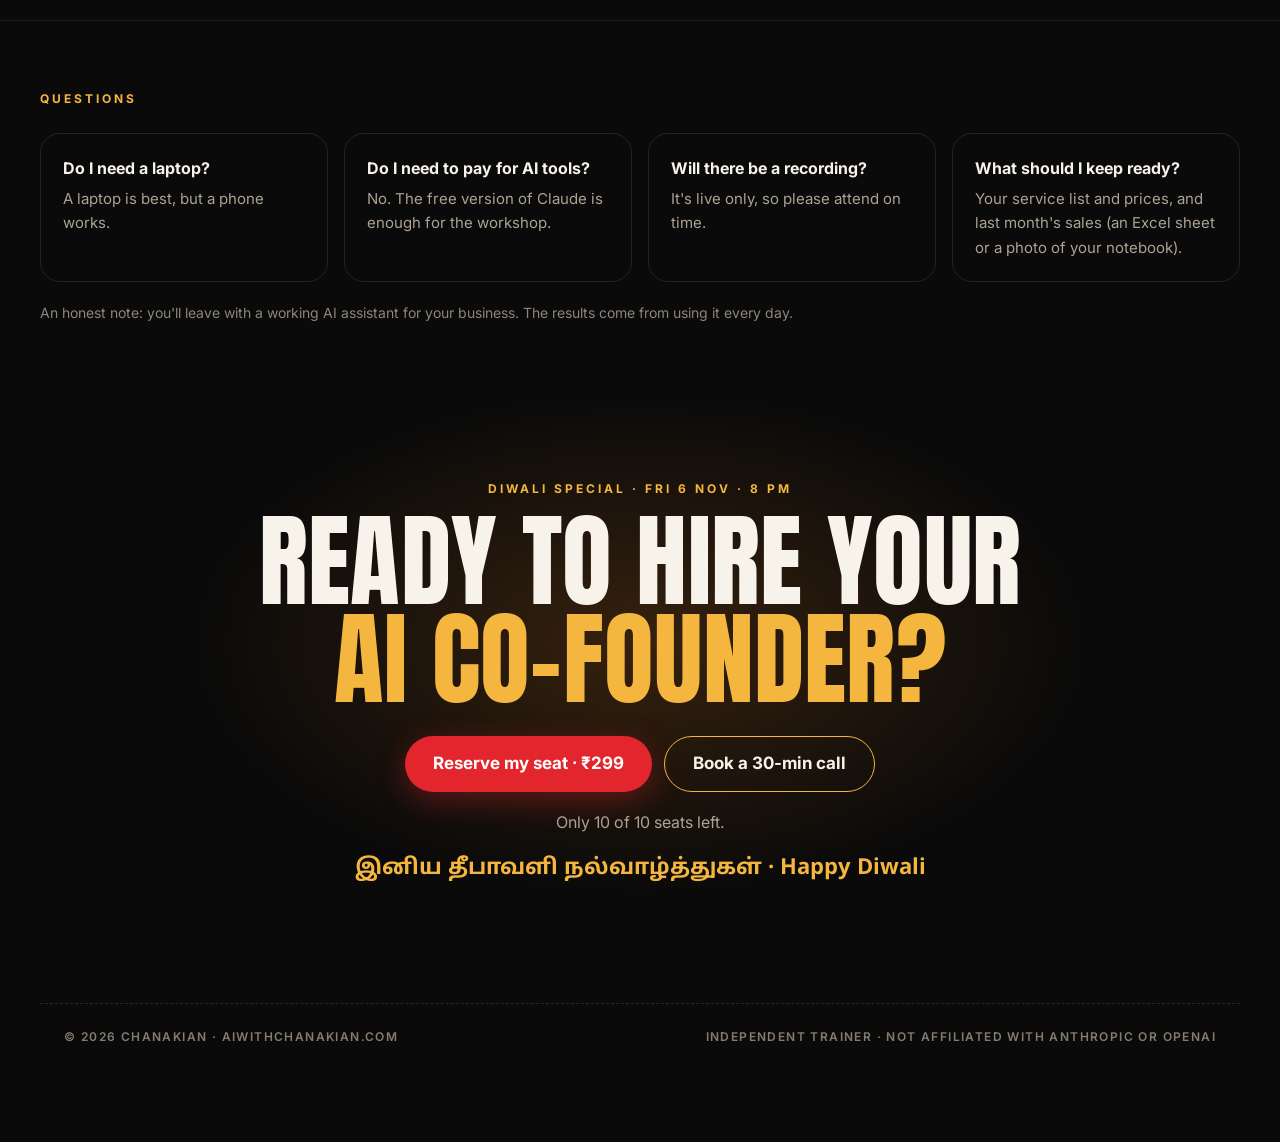
==== commit f70852a4: "x" ====
--- a/diwali.html
+++ b/diwali.html
@@ -3,324 +3,382 @@
 <head>
 <meta charset="utf-8">
 <meta name="viewport" content="width=device-width, initial-scale=1">
-<title>Diwali Workshop: AI for Passive Income – AI with Chanakian</title>
-<meta name="description" content="Live online workshop on Sat 7 Nov, 7–8 PM IST. Learn how to start a passive income with free AI tools, without spending a rupee. ₹299. Only 10 seats.">
-<meta property="og:title" content="Light up a second income this Diwali – AI with Chanakian">
-<meta property="og:description" content="1-hour live online workshop · Sat 7 Nov, 7–8 PM IST · ₹299 · Only 10 seats">
-<meta property="og:image" content="chanakian.png">
 <meta name="theme-color" content="#0A0A0A">
-<link rel="icon" type="image/svg+xml" href="favicon.svg">
+<title>Diwali AI Co-Founder Workshop · ₹299 · 10 Seats | AI with Chanakian</title>
+<meta name="description" content="1-hour live Zoom workshop for small business owners. Set up an AI Co-Founder for your business. Fri 6 Nov 2026, 8–9 PM IST. ₹299, only 10 seats. Tamil + English.">
+<meta property="og:title" content="Need a Co-Founder for your business? · Diwali AI Workshop">
+<meta property="og:description" content="No salary. No leave. Works 24/7. Fri 6 Nov, 8–9 PM IST · ₹299 · Only 10 seats.">
+<meta property="og:url" content="https://aiwithchanakian.com/diwali.html">
+<meta property="og:image" content="https://aiwithchanakian.com/chanakian-diwali.webp">
 <link rel="preconnect" href="https://fonts.googleapis.com">
-<link rel="preconnect" href="https://fonts.gstatic.com" crossorigin>
-<link href="https://fonts.googleapis.com/css2?family=Anton&family=Inter:wght@400;500;600;700&display=swap" rel="stylesheet">
+<link href="https://fonts.googleapis.com/css2?family=Anton&family=Inter:wght@400;500;600;700&family=Noto+Sans+Tamil:wght@500;700;800&display=swap" rel="stylesheet">
 <style>
-:root{--ink:#0A0A0A;--panel:#141414;--line:#262626;--paper:#F5F5F5;--muted:#B5B5B5;--red:#E3262E;--gold:#F5B301;--marigold:#FF8A1F}
+:root{--bg:#0A0A0A;--card:#141110;--line:#2A2320;--ink:#F7F2EA;--soft:#D2C8BA;--mute:#ADA294;
+      --red:#E3262E;--gold:#F4B63F;--saffron:#FF8A1F;--marigold:#FFB000}
 *{box-sizing:border-box}
 html{scroll-behavior:smooth}
-html,body{overflow-x:hidden}
-body{margin:0;background:var(--ink);color:var(--paper);font-family:'Inter',system-ui,sans-serif}
+body{margin:0;background:var(--bg);color:var(--ink);font-family:Inter,system-ui,sans-serif;line-height:1.5;overflow-x:hidden}
 a{color:var(--gold)}
-.wrap{max-width:1180px;margin:0 auto;padding:0 24px}
-.display{font-family:'Anton','Impact',sans-serif;font-weight:400;line-height:.95;margin:0}
-.kicker{font-size:12px;font-weight:700;letter-spacing:3px;color:var(--gold)}
-/* string lights */
-.lights{display:flex;justify-content:space-between;padding:10px 12px 0;overflow:hidden;height:34px}
-.lights span{width:10px;height:14px;border-radius:50% 50% 50% 50%/60% 60% 40% 40%;background:var(--gold);box-shadow:0 0 10px 2px rgba(245,179,1,.7);animation:twinkle 1.8s ease-in-out infinite;flex:none;position:relative;top:var(--y,0)}
-.lights span:nth-child(3n){background:var(--red);box-shadow:0 0 10px 2px rgba(227,38,46,.7);animation-delay:.6s}
-.lights span:nth-child(3n+1){background:var(--marigold);box-shadow:0 0 10px 2px rgba(255,138,31,.7);animation-delay:1.2s}
-@keyframes twinkle{50%{opacity:.35}}
-/* header */
-.top{display:flex;align-items:center;justify-content:space-between;gap:16px;padding:14px 0}
-.brand{display:inline-flex;align-items:center;gap:10px;text-decoration:none;font-family:'Anton',sans-serif;font-size:18px;letter-spacing:1px}
-.brand span{white-space:nowrap}
-.brand b{font-weight:400;background:var(--paper);color:var(--ink);padding:4px 8px}
-.brand i{font-style:normal;background:var(--red);color:#fff;padding:4px 8px}
-.back{color:var(--muted);font-size:13px;font-weight:600;text-decoration:none}
-.back:hover{color:var(--paper)}
-/* hero */
-.hero{display:flex;flex-wrap:wrap;gap:40px;align-items:center;padding:28px 0 56px}
-.hero-text{flex:1 1 520px;min-width:0;display:flex;flex-direction:column;gap:22px}
-.hero h1{font-size:clamp(52px,7.4vw,104px)}
-.hero h1 em{font-style:normal;color:var(--gold)}
-.lead{margin:0;font-size:19px;line-height:1.55;color:#D6D6D6;max-width:600px}
-.chips{display:flex;flex-wrap:wrap;gap:10px}
-.chip{display:inline-flex;align-items:center;gap:8px;padding:9px 14px;border-radius:999px;border:1px solid #3A3A3A;font-size:13px;font-weight:600;letter-spacing:.5px}
-.chip.hot{background:var(--red);border-color:var(--red);color:#fff}
-.count{display:flex;gap:10px}
-.count div{min-width:74px;padding:12px 10px;border-radius:16px;background:var(--panel);border:1px solid var(--line);text-align:center}
-.count strong{display:block;font-family:'Anton',sans-serif;font-weight:400;font-size:36px;line-height:1;color:var(--paper)}
-.count small{font-size:11px;font-weight:700;letter-spacing:1.6px;color:var(--muted)}
-.cta-row{display:flex;flex-wrap:wrap;align-items:center;gap:14px}
-.btn{display:inline-flex;align-items:center;justify-content:center;gap:10px;height:56px;padding:0 28px;border-radius:999px;border:none;font:700 16px 'Inter',sans-serif;text-decoration:none;cursor:pointer}
-.btn-gold{background:var(--gold);color:var(--ink)}
-.btn-gold:hover{background:#FFC42E}
-.btn-line{background:none;border:1px solid var(--paper);color:var(--paper)}
-.seats{font-size:14px;color:var(--muted)}
-.seats b{color:var(--paper)}
-/* hero visual */
-.hero-art{flex:1 1 360px;min-width:0;display:flex;justify-content:center}
-.stage{position:relative;width:min(420px,100%);aspect-ratio:4/5}
-.halo{position:absolute;left:50%;top:44%;width:86%;aspect-ratio:1;border-radius:50%;transform:translate(-50%,-50%);background:var(--gold)}
-.ring{position:absolute;left:50%;top:44%;width:100%;aspect-ratio:1;border-radius:50%;transform:translate(-50%,-50%);border:2px dashed rgba(245,179,1,.55);animation:spin 40s linear infinite}
-@keyframes spin{to{transform:translate(-50%,-50%) rotate(360deg)}}
-.stage img{position:absolute;left:50%;bottom:0;transform:translateX(-50%);height:100%;width:auto;max-width:none}
-.diya{position:absolute;right:-6px;bottom:18px;width:120px;filter:drop-shadow(0 0 22px rgba(255,170,30,.55))}
-.flame{transform-origin:60px 58px;animation:flicker 1.4s ease-in-out infinite}
-@keyframes flicker{0%,100%{transform:scale(1) rotate(-2deg)}50%{transform:scale(1.08,.94) rotate(3deg)}}
-/* sections */
-section.block{border-top:1px solid #1E1E1E;padding:72px 0}
-.head{display:flex;flex-wrap:wrap;justify-content:space-between;align-items:flex-end;gap:16px;margin-bottom:32px}
-.head h2{font-size:clamp(40px,5.4vw,76px)}
-.head h2 span{color:var(--gold)}
-.grid{display:grid;grid-template-columns:repeat(auto-fit,minmax(250px,1fr));gap:16px}
-.card{border-radius:20px;background:var(--panel);border:1px solid var(--line);padding:26px;display:flex;flex-direction:column;gap:10px}
-.card .n{font-family:'Anton',sans-serif;font-size:34px;color:var(--gold);line-height:1}
-.card h3{margin:0;font-size:19px}
-.card p{margin:0;font-size:15px;line-height:1.55;color:#A8A8A8}
-.for{display:flex;flex-wrap:wrap;gap:12px}
-.for span{padding:14px 20px;border-radius:16px;background:var(--panel);border:1px solid var(--line);font-weight:600}
-.free{display:grid;grid-template-columns:repeat(auto-fit,minmax(240px,1fr));gap:16px}
-.free div{border-left:3px solid var(--gold);padding:6px 0 6px 18px}
-.free b{display:block;font-size:18px;margin-bottom:6px}
-.free span{color:#A8A8A8;font-size:15px;line-height:1.5}
-.host{display:flex;flex-wrap:wrap;gap:32px;align-items:center}
-.host img{width:160px;height:160px;object-fit:cover;object-position:center top;border-radius:50%;background:var(--red)}
-.host div{flex:1 1 420px;min-width:0}
-.host p{margin:8px 0 0;font-size:17px;line-height:1.6;color:#C9C9C9}
-/* register */
-.reg{display:flex;flex-wrap:wrap;gap:24px;align-items:stretch}
-.price{flex:1 1 300px;border-radius:24px;background:var(--gold);color:var(--ink);padding:32px;display:flex;flex-direction:column;gap:12px}
-.price .amt{font-family:'Anton',sans-serif;font-size:84px;line-height:.9}
-.price ul{margin:6px 0 0;padding-left:18px;line-height:1.8;font-weight:500}
-.form{flex:2 1 460px;border-radius:24px;background:var(--panel);border:1px solid var(--line);padding:32px;display:flex;flex-direction:column;gap:16px}
-.row{display:grid;grid-template-columns:repeat(auto-fit,minmax(220px,1fr));gap:14px}
-label.f{display:flex;flex-direction:column;gap:6px;font-size:13px;font-weight:600;color:#D0D0D0}
-label.f input,label.f select{font:400 15px 'Inter',sans-serif;color:var(--paper);background:var(--ink);border:1px solid #333;border-radius:12px;padding:12px 14px;min-height:48px;width:100%}
-label.f input:focus,label.f select:focus{outline:none;border-color:var(--gold);box-shadow:0 0 0 3px rgba(245,179,1,.25)}
-.status{margin:0;min-height:20px;font-size:14px;color:var(--muted)}
-.status.err{color:#FF8A8E}
-.hp{position:absolute;left:-9999px}
-.done{display:flex;flex-direction:column;gap:14px;align-items:flex-start}
-.done h3{margin:0;font-family:'Anton',sans-serif;font-weight:400;font-size:40px;line-height:1}
-.done p{margin:0;color:#C9C9C9;line-height:1.6}
-.pay h3{margin:0;font-family:'Anton',sans-serif;font-weight:400;font-size:34px;line-height:1.05}
-.steps{margin:0;padding:0;list-style:none;display:flex;flex-direction:column;gap:10px;counter-reset:s}
-.steps li{display:flex;gap:12px;align-items:center;font-size:15px;color:#D0D0D0;counter-increment:s}
-.steps li::before{content:counter(s);flex:0 0 28px;height:28px;border-radius:50%;background:var(--gold);color:var(--ink);font-weight:800;font-size:14px;display:flex;align-items:center;justify-content:center}
-.rzp{padding:20px;border-radius:16px;background:var(--ink);border:1px dashed #3A3A3A;display:flex;justify-content:center;min-height:80px;align-items:center}
+.wrap{max-width:1200px;margin:0 auto;padding:0 24px;position:relative}
+.ta{font-family:'Noto Sans Tamil',Inter,sans-serif}
+.disp{font-family:Anton,Impact,sans-serif;font-weight:400;line-height:.95;margin:0;letter-spacing:.3px}
+.kick{font-size:12px;font-weight:700;letter-spacing:3px;color:var(--gold);text-transform:uppercase}
+.gold{color:var(--gold)}
+.btn{display:inline-flex;align-items:center;justify-content:center;gap:10px;min-height:56px;padding:0 28px;border-radius:999px;font-weight:700;font-size:17px;text-decoration:none;border:0;cursor:pointer}
+.btn-red{background:var(--red);color:#fff;box-shadow:0 8px 30px rgba(227,38,46,.35)}
+.btn-dark{background:var(--bg);color:#fff}
+.btn-line{border:1px solid var(--gold);color:var(--ink);background:none}
+.chip{padding:10px 16px;border-radius:999px;border:1px solid #4A3A2A;background:rgba(244,182,63,.06);font-size:14px;font-weight:600}
+section{position:relative}
+.pad{padding:80px 0}
+.toran{display:block;width:100%;height:46px}
+.glow{position:absolute;border-radius:50%;filter:blur(70px);pointer-events:none;opacity:.5}
+.sparkles{position:absolute;inset:0;pointer-events:none;overflow:hidden}
+.sparkles i{position:absolute;width:4px;height:4px;border-radius:50%;background:var(--marigold);box-shadow:0 0 8px 2px rgba(255,176,0,.7);opacity:0;animation:twinkle 4s ease-in-out infinite}
+@keyframes twinkle{0%,100%{opacity:0;transform:scale(.4)}50%{opacity:.9;transform:scale(1)}}
+.lamps{position:absolute;top:0;display:flex;gap:28px;pointer-events:none;z-index:1}
+.lamp{display:flex;flex-direction:column;align-items:center;transform-origin:top center;animation:sway 5s ease-in-out infinite}
+.lamp .cord{width:1px;background:linear-gradient(#5A4630,#B88A3C)}
+@keyframes sway{0%,100%{transform:rotate(-3deg)}50%{transform:rotate(3deg)}}
+.diya-row{display:flex;justify-content:center;gap:clamp(10px,4vw,48px);padding:28px 16px;overflow:hidden}
+.diya-row svg{filter:drop-shadow(0 0 10px rgba(255,138,31,.55))}
+.flame{transform-box:fill-box;transform-origin:50% 100%;animation:flicker 1.6s ease-in-out infinite}
+@keyframes flicker{0%,100%{transform:scale(1,1)}35%{transform:scale(.92,1.12)}70%{transform:scale(1.05,.94)}}
+.bar{display:block;background:linear-gradient(90deg,#B7141B,var(--red) 40%,#E5541F);color:#fff;text-decoration:none;text-align:center;font-size:13px;font-weight:700;letter-spacing:1.2px;padding:10px 16px}
+header .wrap{display:flex;flex-wrap:wrap;align-items:center;justify-content:space-between;gap:12px;padding-top:18px;padding-bottom:6px;z-index:3}
+.logo{display:inline-flex;font-family:Anton,sans-serif;font-size:18px;letter-spacing:1px;text-decoration:none}
+.logo span:first-child{background:var(--ink);color:var(--bg);padding:4px 8px}
+.logo span:last-child{background:var(--red);color:#fff;padding:4px 8px}
+.hero{position:relative;overflow:hidden;background:radial-gradient(ellipse 60% 70% at 78% 55%,rgba(255,138,31,.22),transparent 60%),radial-gradient(ellipse 50% 50% at 10% 20%,rgba(227,38,46,.14),transparent 60%)}
+.hero-grid{display:grid;grid-template-columns:1.25fr 1fr;gap:32px;align-items:end;padding:36px 24px 0;position:relative;z-index:2}
+.hero h1{font-size:clamp(52px,7vw,100px)}
+.hero h1 em{font-style:normal;color:var(--gold);white-space:nowrap}
+.tamil{font-size:clamp(22px,2.4vw,30px);font-weight:800;margin:18px 0 0}
+.lead{font-size:20px;color:var(--soft);max-width:620px;margin:16px 0 0}
+.lead strong{color:var(--ink)}
+.chips{display:flex;flex-wrap:wrap;gap:10px;margin-top:22px}
+.count{display:grid;grid-template-columns:repeat(4,minmax(0,1fr));gap:10px;max-width:440px;margin-top:26px;text-align:center}
+.count div{border:1px solid #4A3A2A;background:rgba(20,17,16,.8);border-radius:16px;padding:12px 4px}
+.count b{display:block;font-family:Anton,sans-serif;font-size:34px;font-weight:400;line-height:1;color:var(--gold)}
+.count small{font-size:11px;font-weight:700;letter-spacing:1.4px;color:var(--mute)}
+.cta-row{display:flex;flex-wrap:wrap;align-items:center;gap:16px;margin:26px 0 56px}
+.seatline{font-size:15px;color:var(--soft)}
+.seatline b{color:var(--gold)}
+.photo{position:relative;align-self:end;display:flex;justify-content:center;min-height:520px;overflow:visible}
+.photo .rangoli{position:absolute;width:118%;max-width:620px;left:50%;top:6%;transform:translateX(-50%);opacity:.55;animation:spin 120s linear infinite}
+@keyframes spin{to{transform:translateX(-50%) rotate(360deg)}}
+.photo img{position:relative;z-index:1;width:100%;max-width:380px;height:auto;display:block;filter:drop-shadow(0 20px 40px rgba(0,0,0,.6))}
+.photo .tag{position:absolute;z-index:2;left:0;bottom:70px;background:var(--bg);border:1px solid var(--gold);border-radius:16px;padding:12px 16px}
+.photo .tag b{display:block;font-family:Anton,sans-serif;font-weight:400;font-size:24px;letter-spacing:.5px}
+.photo .tag span{font-size:13px;color:var(--mute)}
+.hero-base{position:relative;z-index:2;height:2px;background:linear-gradient(90deg,transparent,var(--gold),transparent)}
+.forwho{border-left:3px solid var(--gold);padding:4px 0 4px 18px;max-width:760px}
+.forwho p{margin:8px 0 0;font-size:18px;color:#E4DACB}
+.grid6{display:grid;grid-template-columns:repeat(auto-fit,minmax(300px,1fr));gap:16px;margin-top:28px}
+.card{border-radius:20px;background:var(--card);border:1px solid var(--line);padding:24px;display:flex;gap:14px;align-items:flex-start}
+.card b{display:block;font-size:18px}
+.card span{font-size:15px;color:var(--mute)}
+.two{display:grid;grid-template-columns:1.3fr 1fr;gap:40px;align-items:start}
+.agenda{list-style:none;margin:18px 0 0;padding:0}
+.agenda li{display:flex;gap:20px;padding:16px 0;border-top:1px solid var(--line)}
+.agenda .t{font-family:Anton,sans-serif;font-size:22px;color:var(--gold);width:88px;flex:none}
+.agenda .t.g{color:#7E7468}
+.agenda b{display:block;font-size:17px}
+.agenda span{font-size:15px;color:var(--mute)}
+.price{position:relative;overflow:hidden;border-radius:28px;background:linear-gradient(160deg,#F03A33 0%,var(--red) 45%,#B5121A 100%);color:#fff;padding:32px;display:flex;flex-direction:column;gap:14px;box-shadow:0 20px 60px rgba(227,38,46,.25)}
+.price::after{content:"";position:absolute;right:-60px;top:-60px;width:200px;height:200px;border-radius:50%;background:radial-gradient(circle,rgba(255,200,80,.45),transparent 65%);pointer-events:none}
+.price .amt{font-family:Anton,sans-serif;font-size:112px;line-height:.9}
+.price .seats{font-family:Anton,sans-serif;font-size:30px;line-height:1}
+.dots{display:flex;flex-wrap:wrap;gap:8px}
+.dots i{width:22px;height:22px;border-radius:50%;border:2px solid #fff;display:block}
+.dots i.taken{background:var(--bg);border-color:var(--bg)}
+.small{font-size:13px;line-height:1.5}
+.rzp{min-height:56px;display:flex;align-items:center}
 .rzp form{margin:0}
-.note{margin:0;font-size:13px;line-height:1.6;color:#8C8C8C}
-.note a{color:var(--gold)}
-/* faq */
-details{border-bottom:1px solid var(--line);padding:18px 0}
-summary{cursor:pointer;font-weight:700;font-size:17px;list-style:none;display:flex;justify-content:space-between;gap:16px}
-summary::after{content:'+';color:var(--gold);font-size:22px;line-height:1}
-details[open] summary::after{content:'–'}
-details p{margin:10px 0 0;color:#A8A8A8;line-height:1.6}
-footer{border-top:1px dashed #2E2E2E;padding:24px 0;font-size:12px;color:#8C8C8C;line-height:1.6}
-.sticky{position:fixed;left:0;right:0;bottom:0;z-index:20;display:none;align-items:center;justify-content:space-between;gap:12px;padding:12px 16px;background:#111;border-top:1px solid #2A2A2A}
-.sticky span{font-size:13px;font-weight:600}
-@media (max-width:760px){.brand{font-size:15px}.back{font-size:12px}.sticky{display:flex}body{padding-bottom:76px}.count div{min-width:64px}.count strong{font-size:28px}.diya{width:92px}}
-@media (prefers-reduced-motion:reduce){.lights span,.ring,.flame{animation:none}}
+.done h3{font-family:Anton,sans-serif;font-weight:400;font-size:40px;line-height:1;margin:6px 0 10px}
+.done p{margin:0 0 16px;font-size:16px}
+.box{border-radius:24px;background:var(--card);border:1px solid var(--line);padding:28px;margin-top:16px}
+.box ul{margin:12px 0 0;padding:0;list-style:none;display:flex;flex-direction:column;gap:10px;color:#E4DACB}
+.faq{display:grid;grid-template-columns:repeat(auto-fit,minmax(260px,1fr));gap:16px;margin-top:24px}
+.faq div{border-radius:20px;border:1px solid var(--line);padding:22px}
+.faq b{display:block;margin-bottom:6px}
+.faq span{color:var(--mute);font-size:15px}
+.honest{margin:20px 0 0;font-size:14px;color:#8F857A}
+.about{display:grid;grid-template-columns:1fr 2fr;gap:40px}
+.stats{display:grid;grid-template-columns:repeat(3,minmax(0,1fr));gap:12px;margin-top:20px}
+.stats div{border-radius:18px;background:var(--card);border:1px solid var(--line);padding:20px}
+.stats div:first-child{background:var(--red);border-color:var(--red)}
+.stats b{display:block;font-family:Anton,sans-serif;font-size:44px;font-weight:400;line-height:1}
+.stats small{font-size:11px;font-weight:700;letter-spacing:1.4px}
+.final{text-align:center;padding:72px 0 96px;background:radial-gradient(ellipse 50% 60% at 50% 40%,rgba(255,138,31,.18),transparent 70%)}
+.final h2{font-size:clamp(48px,8vw,116px)}
+.final .wish{font-family:'Noto Sans Tamil',sans-serif;font-size:22px;font-weight:700;color:var(--gold);margin-top:18px}
+footer .wrap{display:flex;flex-wrap:wrap;justify-content:space-between;gap:12px;padding-top:24px;padding-bottom:96px;font-size:12px;font-weight:600;letter-spacing:1.4px;color:#857B70;border-top:1px dashed #2E2620}
+.wa{position:fixed;right:18px;bottom:18px;z-index:50;display:inline-flex;align-items:center;gap:10px;height:56px;padding:0 20px 0 16px;border-radius:999px;background:#25D366;color:#0A0A0A;font-weight:700;text-decoration:none;box-shadow:0 8px 24px rgba(0,0,0,.45)}
+@media (max-width:900px){
+  .hero-grid,.two,.about{grid-template-columns:1fr}
+  .photo{min-height:0;width:100%;max-width:380px;margin:0 auto}
+  .photo .tag{bottom:40px}
+  .cta-row{margin-bottom:24px}
+  .price .amt{font-size:92px}
+  .pad{padding:56px 0}
+  .lamps{display:none}
+  .photo .rangoli{width:100%}
+  .diya-row svg{width:36px;height:32px}
+  .diya-row svg:nth-child(n+6){display:none}
+}
+@media (prefers-reduced-motion:reduce){.sparkles i,.lamp,.flame,.photo .rangoli{animation:none}.sparkles i{opacity:.6}}
 </style>
 </head>
 <body>
 
-<div class="lights" aria-hidden="true" id="lights"></div>
-
-<div class="wrap">
-<header class="top">
-<a class="brand" href="/" aria-label="AI with Chanakian home">
-<svg aria-hidden="true" width="32" height="32" viewBox="0 0 512 512"><circle cx="256" cy="256" r="256" fill="#E3262E"/><path d="M335.2 176.8 A112 112 0 1 0 335.2 335.2" fill="none" stroke="#FFFFFF" stroke-width="58"/><path d="M352 206 Q358 250 400 256 Q358 262 352 306 Q346 262 304 256 Q346 250 352 206 Z" fill="#FFFFFF"/></svg>
-<span><b>AI WITH</b><i>CHANAKIAN</i></span>
-</a>
-<a class="back" href="/">← Back to main site</a>
-</header>
+<a class="bar" href="#reserve">DIWALI LIVE WORKSHOP · FRI 6 NOV · 8–9 PM IST · ₹299 · ONLY <span class="js-left">10</span> OF 10 SEATS LEFT → RESERVE</a>
+<svg class="toran" viewBox="0 0 1200 46" preserveAspectRatio="none" aria-hidden="true" id="toran"></svg>
+
+<div class="hero">
+  <div class="glow" style="width:380px;height:380px;right:6%;top:30%;background:#FF8A1F"></div>
+  <div class="glow" style="width:300px;height:300px;left:-80px;top:10%;background:#E3262E;opacity:.35"></div>
+  <div class="sparkles" id="sparkles"></div>
+  <div class="lamps" id="lamps" style="right:30%"></div>
+
+  <header><div class="wrap">
+    <a class="logo" href="/"><span>AI WITH</span><span>CHANAKIAN</span></a>
+    <nav style="display:flex;flex-wrap:wrap;align-items:center;gap:18px;font-size:13px;font-weight:600;letter-spacing:1.2px">
+      <a href="/" style="color:var(--soft);text-decoration:none">HOME</a>
+      <a href="#reserve" style="color:var(--soft);text-decoration:none">PLAN</a>
+      <a class="btn btn-line" style="min-height:44px;font-size:14px" href="#reserve">Reserve a seat</a>
+    </nav>
+  </div></header>
+
+  <div class="wrap hero-grid">
+    <div>
+      <span class="kick">Diwali Special · Live Online Workshop</span>
+      <h1 class="disp" style="margin-top:14px">NEED A <em>CO-FOUNDER</em><br>FOR YOUR BUSINESS?</h1>
+      <p class="ta tamil">உங்க Business-க்கு ஒரு <span class="gold">Co-Founder</span> வேணுமா?</p>
+      <p class="lead"><strong>No salary. No leave. Works 24/7.</strong> This Diwali, light up your business with an AI Co-Founder. In one live hour, you'll set it up and watch it do real work for you. No coding needed.</p>
+      <div class="chips">
+        <span class="chip">Fri, 6 November 2026</span>
+        <span class="chip">8:00 – 9:00 PM IST</span>
+        <span class="chip">Live on Zoom</span>
+        <span class="chip">Tamil + English</span>
+      </div>
+      <div class="count" aria-live="polite">
+        <div><b id="cd-d">0</b><small>DAYS</small></div>
+        <div><b id="cd-h">0</b><small>HRS</small></div>
+        <div><b id="cd-m">0</b><small>MIN</small></div>
+        <div><b id="cd-s">0</b><small>SEC</small></div>
+      </div>
+      <div class="cta-row">
+        <a class="btn btn-red" href="#reserve">Reserve my seat · ₹299</a>
+        <span class="seatline">Only <b><span class="js-left">10</span> of 10</b> seats left</span>
+      </div>
+    </div>
+    <div class="photo">
+      <svg class="rangoli" viewBox="0 0 400 400" aria-hidden="true" id="rangoli"></svg>
+      <img src="chanakian-diwali.webp" alt="Chanakian, your workshop host, in a dark suit and white shirt, smiling" width="522" height="900">
+      <div class="tag"><b>CHANAKIAN</b><span>Your host · AI strategist</span></div>
+    </div>
+  </div>
+  <div class="hero-base"></div>
+</div>
 
 <main>
-<section class="hero">
-<div class="hero-text">
-<span class="kicker">DIWALI SPECIAL · LIVE ONLINE WORKSHOP</span>
-<h1 class="display">LIGHT UP A <em>SECOND INCOME</em> THIS DIWALI</h1>
-<p class="lead">Before the lamps are lit, learn how to start a passive income with <strong>free AI tools</strong>, without spending a single rupee on software. One focused hour, explained simply, in Tamil and English.</p>
-<div class="chips">
-<span class="chip">SAT, 7 NOV 2026</span>
-<span class="chip">7:00 – 8:00 PM IST</span>
-<span class="chip">LIVE ONLINE</span>
-<span class="chip hot">ONLY 10 SEATS</span>
-</div>
-<div class="count" role="timer" aria-label="Time left until the workshop starts">
-<div><strong id="cd-d">--</strong><small>DAYS</small></div>
-<div><strong id="cd-h">--</strong><small>HOURS</small></div>
-<div><strong id="cd-m">--</strong><small>MINS</small></div>
-<div><strong id="cd-s">--</strong><small>SECS</small></div>
-</div>
-<div class="cta-row">
-<a class="btn btn-gold" href="#register">Reserve my seat · ₹299</a>
-<span class="seats" id="seats-text"><b>10</b> seats in this batch</span>
-</div>
-</div>
-<div class="hero-art">
-<div class="stage">
-<div class="ring" aria-hidden="true"></div>
-<div class="halo" aria-hidden="true"></div>
-<img src="chanakian.png" alt="Chanakian, your workshop host">
-<svg class="diya" viewBox="0 0 120 110" aria-hidden="true">
-<g class="flame"><path d="M60 8 C72 26 74 40 60 58 C46 40 48 26 60 8 Z" fill="#FFC42E"/><path d="M60 26 C66 36 66 44 60 54 C54 44 54 36 60 26 Z" fill="#FFF3C4"/></g>
-<path d="M8 66 Q60 58 112 66 Q104 100 60 102 Q16 100 8 66 Z" fill="#E3262E"/>
-<path d="M8 66 Q60 74 112 66" fill="none" stroke="#F5B301" stroke-width="5"/>
-<circle cx="34" cy="84" r="4" fill="#F5B301"/><circle cx="60" cy="88" r="4" fill="#F5B301"/><circle cx="86" cy="84" r="4" fill="#F5B301"/>
-</svg>
-</div>
-</div>
-</section>
-
-<section class="block" id="learn">
-<div class="head">
-<h2 class="display">WHAT YOU'LL <span>LEARN</span> IN 60 MINUTES</h2>
-<span class="kicker">THE PLAN</span>
-</div>
-<div class="grid">
-<div class="card"><span class="n">01</span><h3>5 passive-income ideas for beginners</h3><p>Digital products, templates, content pages and small AI services that ordinary people are starting from their phones.</p></div>
-<div class="card"><span class="n">02</span><h3>The free AI toolkit</h3><p>Which free AI tools to use for writing, design, images and video, and how to use them without paying for anything.</p></div>
-<div class="card"><span class="n">03</span><h3>Live demo: build a product in 15 minutes</h3><p>Watch me create a sellable digital product from scratch using only free AI tools.</p></div>
-<div class="card"><span class="n">04</span><h3>Where and how to sell it</h3><p>Use Instagram, WhatsApp and free online storefronts to reach your first buyers.</p></div>
-<div class="card"><span class="n">05</span><h3>Your 7-day launch plan</h3><p>A simple day-by-day plan to go from idea to first listing, plus live Q&amp;A.</p></div>
-</div>
-</section>
-
-<section class="block">
-<div class="head">
-<h2 class="display">WHO IS THIS <span>FOR?</span></h2>
-<span class="kicker">NO TECH SKILLS NEEDED</span>
-</div>
-<div class="for">
-<span>Students</span><span>Homemakers</span><span>Working professionals</span><span>Small business owners</span><span>Retired and second-career folks</span><span>Anyone curious about AI</span>
-</div>
-</section>
-
-<section class="block">
-<div class="head">
-<h2 class="display">ZERO RUPEES <span>ON TOOLS</span></h2>
-<span class="kicker">WHY FREE AI</span>
-</div>
-<div class="free">
-<div><b>No software to buy</b><span>Everything in the session works on free plans of popular AI tools.</span></div>
-<div><b>Just a phone or laptop</b><span>An internet connection and a free Google account are all you need.</span></div>
-<div><b>Start the same night</b><span>Leave with a clear first step you can take before Diwali morning.</span></div>
-</div>
-</section>
-
-<section class="block">
-<div class="host">
-<img src="chanakian.png" alt="Chanakian">
-<div>
-<span class="kicker">YOUR HOST</span>
-<h2 class="display" style="font-size:clamp(40px,5vw,64px);margin-top:8px">CHANAKIAN</h2>
-<p>AI strategist for non-tech people, with 10+ years in sales. I help employees make AI their coworker and small business owners make AI their co-founder, explained simply in Tamil and English.</p>
-</div>
-</div>
-</section>
-
-<section class="block" id="register">
-<div class="head">
-<h2 class="display">RESERVE YOUR <span>SEAT</span></h2>
-<span class="kicker">REGISTRATION</span>
-</div>
-<div class="reg">
-<div class="price">
-<span style="font-size:12px;font-weight:700;letter-spacing:3px">DIWALI WORKSHOP FEE</span>
-<span class="amt">₹299</span>
-<span style="font-weight:600">Sat, 7 Nov · 7–8 PM IST · Live online</span>
-<ul>
-<li>1-hour live session</li>
-<li>Free AI toolkit walkthrough</li>
-<li>7-day launch plan</li>
-<li>Live Q&amp;A with Chanakian</li>
-</ul>
-<span id="seats-card" style="margin-top:auto;font-weight:700">Only 10 seats in this batch</span>
-</div>
-<div class="form pay" id="pay-box">
-<span class="kicker">PAY &amp; RESERVE IN ONE STEP</span>
-<h3>YOUR SEAT IS CONFIRMED THE MOMENT YOU PAY</h3>
-<ol class="steps">
-<li><span>Tap <b>Reserve My Seat</b> below</span></li>
-<li>Enter your name, email and WhatsApp number</li>
-<li>Pay ₹299 by UPI, card or net banking</li>
-</ol>
-<div class="rzp" id="rzp-slot"><form><script src="https://checkout.razorpay.com/v1/payment-button.js" data-payment_button_id="pl_TuCRYGZaX5U4Cm" async></script></form></div>
-<p class="note">Secure payment by Razorpay. Only 10 seats: once they're taken, the button closes automatically. Your joining link is sent on WhatsApp and email before the session.</p>
-<p class="note">Trouble paying? <a id="pay-help" href="https://wa.me/918056327917" target="_blank" rel="noopener">Message me on WhatsApp</a>.</p>
-</div>
-</div>
-</section>
-
-<section class="block">
-<div class="head"><h2 class="display">QUESTIONS</h2><span class="kicker">FAQ</span></div>
-<details><summary>Do I need to buy any software?</summary><p>No. Everything shown in the session uses free plans of AI tools. You only need a phone or laptop and an internet connection.</p></details>
-<details><summary>I'm not technical. Will I understand?</summary><p>Yes. The workshop is built for non-tech people. Every step is shown live and explained in simple Tamil and English.</p></details>
-<details><summary>Is income guaranteed?</summary><p>No, and nobody honest can promise that. You'll learn proven ideas and a clear plan; what you earn depends on the effort you put in after the session.</p></details>
-<details><summary>How will I join?</summary><p>It's an online session. After you pay, you'll get a Razorpay receipt by email, and the joining link is shared on WhatsApp and email before the session.</p></details>
-<details><summary>Why only 10 seats?</summary><p>So that I can answer every question live and help each person pick their first idea.</p></details>
-</section>
+<section><div class="wrap pad">
+  <div class="forwho">
+    <span class="kick">This is for you if</span>
+    <p>You run a clinic, salon, shop, boutique or home business, you do every job yourself, and you've never written a line of code.</p>
+  </div>
+  <h2 class="disp" style="font-size:clamp(34px,4vw,56px);margin-top:56px">WHAT YOUR <span class="gold">AI CO-FOUNDER</span> WILL HANDLE</h2>
+  <div class="grid6" id="benefits"></div>
+</div></section>
+
+<div class="diya-row" id="diyarow" aria-hidden="true"></div>
+
+<section id="reserve"><div class="wrap pad two" style="padding-top:40px">
+  <div>
+    <h2 class="disp" style="font-size:clamp(34px,4vw,56px)">THE 60-MINUTE <span class="gold">PLAN</span></h2>
+    <ol class="agenda">
+      <li><span class="t">0–10</span><div><b>The owner's problem</b><span>You're the marketer, accountant and customer care. We list the jobs eating your day.</span></div></li>
+      <li><span class="t">10–25</span><div><b>Build your AI Co-Founder live</b><span>Give AI your services, prices, customers and tone, so it understands your business.</span></div></li>
+      <li><span class="t">25–45</span><div><b>Watch it work</b><span>An Instagram post, a sales analysis, a cost-leakage check and a simple dashboard, done live on sample business data.</span></div></li>
+      <li><span class="t">45–55</span><div><b>Make it a daily habit</b><span>A 10-minute morning routine with your AI Co-Founder.</span></div></li>
+      <li><span class="t">55–60</span><div><b>Q&amp;A and next steps</b><span>Your questions, and how to set up a full AI Co-Founder in your business.</span></div></li>
+      <li><span class="t g">60–90</span><div><b>Optional open Q&amp;A</b><span>Stay for more questions, or leave at 9 PM. Your choice.</span></div></li>
+    </ol>
+  </div>
+  <div>
+    <div class="price" id="pay-box">
+      <span class="kick" style="color:#FFE3A3">Registration</span>
+      <span class="amt">₹299</span>
+      <span class="seats">ONLY 10 SEATS · <span class="js-left">10</span> LEFT</span>
+      <div class="dots" id="dots" role="img" aria-label="10 of 10 seats left"></div>
+      <span style="font-size:15px">Kept to 10 owners so every business gets set up live, with my help.</span>
+      <div class="rzp" id="rzp-slot"><form><script src="https://checkout.razorpay.com/v1/payment-button.js" data-payment_button_id="pl_TuCRYGZaX5U4Cm" async></script></form></div>
+      <span class="small">Secure payment by Razorpay: UPI, card or net banking. Your seat is confirmed the moment you pay, and the button closes automatically once 10 seats are taken. The Zoom link comes to you on WhatsApp and email before the session.</span>
+      <a class="small" style="color:#fff" href="https://wa.me/918056327917?text=Hi%20Chanakian%21%20I%20have%20a%20question%20about%20the%20%E2%82%B9299%20Diwali%20AI%20Co-Founder%20Workshop%20%28Fri%206%20Nov%2C%208%E2%80%939%20PM%29." target="_blank" rel="noopener">Questions? WhatsApp 80563 27917</a>
+    </div>
+    <div class="box">
+      <span class="kick">You take home</span>
+      <ul>
+        <li>→ Your own AI Co-Founder, set up for your business</li>
+        <li>→ 20 copy-paste prompts in Tamil and English</li>
+        <li>→ 7-day WhatsApp support group</li>
+        <li>→ Workshop-only offer: your ₹299 credited against the ₹4,999 AI Co-Founder Audit, if booked within 7 days</li>
+      </ul>
+    </div>
+  </div>
+</div></section>
+
+<section style="border-top:1px solid #1E1A17"><div class="wrap pad about">
+  <div>
+    <span class="kick">Your host</span>
+    <h2 class="disp" style="font-size:clamp(44px,5vw,72px);margin-top:12px">CHANAKIAN</h2>
+  </div>
+  <div style="font-size:18px;color:var(--soft)">
+    <p style="margin:0">AI strategist for non-tech people. I've spent 10+ years in sales, so I know where a business owner's day really goes: follow-ups, offers, data and posts. I'm also the person behind BadgerMind, where I help clinic owners in Tamil Nadu market better and fix patient leaks.</p>
+    <div class="stats">
+      <div><b>10+</b><small>YEARS IN SALES</small></div>
+      <div><b>10</b><small>SEATS ONLY</small></div>
+      <div><b>0</b><small>CODING NEEDED</small></div>
+    </div>
+  </div>
+</div></section>
+
+<section style="border-top:1px solid #1E1A17"><div class="wrap pad" style="padding-top:64px">
+  <span class="kick">Questions</span>
+  <div class="faq">
+    <div><b>Do I need a laptop?</b><span>A laptop is best, but a phone works.</span></div>
+    <div><b>Do I need to pay for AI tools?</b><span>No. The free version of Claude is enough for the workshop.</span></div>
+    <div><b>Will there be a recording?</b><span>It's live only, so please attend on time.</span></div>
+    <div><b>What should I keep ready?</b><span>Your service list and prices, and last month's sales (an Excel sheet or a photo of your notebook).</span></div>
+  </div>
+  <p class="honest">An honest note: you'll leave with a working AI assistant for your business. The results come from using it every day.</p>
+</div></section>
+
+<section><div class="final">
+  <div class="wrap">
+    <span class="kick">Diwali special · Fri 6 Nov · 8 PM</span>
+    <h2 class="disp" style="margin-top:14px">READY TO HIRE YOUR<br><span class="gold">AI CO-FOUNDER?</span></h2>
+    <div style="display:flex;flex-wrap:wrap;justify-content:center;gap:12px;margin-top:28px">
+      <a class="btn btn-red" href="#reserve">Reserve my seat · ₹299</a>
+      <a class="btn btn-line" href="https://calendly.com/chanakian-p/30min" target="_blank" rel="noopener">Book a 30-min call</a>
+    </div>
+    <p style="color:var(--mute);margin-top:18px">Only <span class="js-left">10</span> of 10 seats left.</p>
+    <p class="wish">இனிய தீபாவளி நல்வாழ்த்துகள் · Happy Diwali</p>
+  </div>
+</div></section>
 </main>
 
-<footer>
-© 2026 Chanakian · aiwithchanakian.com · Independent trainer, not affiliated with any AI company. Results depend on individual effort; no income is guaranteed.
-</footer>
-</div>
-
-<div class="sticky"><span>Diwali workshop · 7 Nov · ₹299</span><a class="btn btn-gold" style="height:44px;padding:0 18px;font-size:14px" href="#register">Reserve seat</a></div>
+<a class="wa" href="https://wa.me/918056327917?text=Hi%20Chanakian%21%20I%20want%20to%20know%20more%20about%20the%20%E2%82%B9299%20Diwali%20AI%20Co-Founder%20Workshop." target="_blank" rel="noopener" aria-label="Chat with Chanakian on WhatsApp"><svg width="22" height="22" viewBox="0 0 24 24" fill="none" stroke="currentColor" stroke-width="2" stroke-linecap="round" stroke-linejoin="round" aria-hidden="true"><path d="M21 12a8.5 8.5 0 0 1-12.6 7.4L3 21l1.6-5.2A8.5 8.5 0 1 1 21 12z"/></svg>WhatsApp</a>
+
+<footer><div class="wrap">
+  <span>© 2026 CHANAKIAN · AIWITHCHANAKIAN.COM</span>
+  <span>INDEPENDENT TRAINER · NOT AFFILIATED WITH ANTHROPIC OR OPENAI</span>
+</div></footer>
 
 <script>
-(function () {
-  /* ===== Edit these when needed ===== */
-  var EVENT_START = new Date('2026-11-07T19:00:00+05:30');
-  var SEATS_LEFT = 10;          // update manually as seats fill up
-var WHATSAPP = '918056327917';
-  /* Payment: Razorpay Payment Button pl_TuCRYGZaX5U4Cm (stock 10). After payment Razorpay redirects to diwali.html?paid=1 */
-  /* ================================== */
-  var PAID = /[?&]paid=1/.test(location.search);
-
-  // string lights
-  var lights = document.getElementById('lights');
-  var n = Math.ceil(window.innerWidth / 26);
-  for (var i = 0; i < n; i++) { var s = document.createElement('span'); s.style.setProperty('--y', (Math.sin(i / 2) * 6 + 6).toFixed(1) + 'px'); lights.appendChild(s); }
-
-  // seats
-  var seatsText = SEATS_LEFT <= 0 ? '<b>Batch full</b> · join the waitlist' : (SEATS_LEFT < 10 ? 'Only <b>' + SEATS_LEFT + '</b> of 10 seats left' : '<b>10</b> seats in this batch');
-  document.getElementById('seats-text').innerHTML = seatsText;
-  if (SEATS_LEFT < 10) document.getElementById('seats-card').textContent = SEATS_LEFT <= 0 ? 'Batch full: message me to join the waitlist' : 'Only ' + SEATS_LEFT + ' of 10 seats left';
-
-  // countdown
-  function pad(x) { return (x < 10 ? '0' : '') + x; }
-  function tick() {
-    var ms = EVENT_START - new Date();
-    if (ms <= 0) {
-      document.querySelector('.count').innerHTML = '<div style="min-width:auto;padding:12px 18px"><strong style="font-size:22px">REGISTRATIONS CLOSED</strong><small>WATCH FOR THE NEXT BATCH</small></div>';
-      if (!PAID) document.getElementById('rzp-slot').innerHTML = '<strong>Registrations closed</strong>';
-      clearInterval(t); return;
-    }
-    var sec = Math.floor(ms / 1000);
-    document.getElementById('cd-d').textContent = pad(Math.floor(sec / 86400));
-    document.getElementById('cd-h').textContent = pad(Math.floor(sec % 86400 / 3600));
-    document.getElementById('cd-m').textContent = pad(Math.floor(sec % 3600 / 60));
-    document.getElementById('cd-s').textContent = pad(sec % 60);
+/* ===== EDIT WHEN NEEDED ===== */
+var SEATS_FILLED = 0;   // change to the number of seats sold (0–10)
+var WHATSAPP = "918056327917";
+var EMAIL_ENDPOINT = "https://formsubmit.co/ajax/chanakian.p@gmail.com"; // payment alert email
+/* Payment: Razorpay Payment Button pl_TuCRYGZaX5U4Cm (stock 10). After payment Razorpay redirects to diwali.html?paid=1 */
+/* ============================ */
+var PAID = /[?&]paid=1/.test(location.search);
+
+var BENEFITS = [
+  ["Automates your small daily tasks","Reminders, follow-up messages and routine replies, drafted for you every day."],
+  ["Handles your business data","Turns messy bills, customer lists and notes into clean, organised tables."],
+  ["Drafts Instagram posts and captions","Posts and captions in your tone, for your services and offers, in minutes."],
+  ["Sales data analysis","Shows your best-selling services, slow days and top customers."],
+  ["Calculates your cost leakage","Spots where money slips away: wastage, extra discounts and unpaid bills."],
+  ["Creates simple dashboards","Your weekly business numbers on one page, without Excel skills."]
+];
+var DIYA = function(w,h){ return '<svg width="'+w+'" height="'+h+'" viewBox="0 0 34 30" aria-hidden="true" style="flex:none"><path class="flame" d="M17 2c3 4 3.5 7 0 10c-3.5-3-3-6 0-10z" fill="#FFB000"/><path d="M17 6c1.2 2 1.2 3.5 0 4.8c-1.2-1.3-1.2-2.8 0-4.8z" fill="#FFF1C2"/><path d="M2 15h30c-1.5 7-7 11-15 11S3.5 22 2 15z" fill="#E3262E"/><path d="M6 15c2 3.5 6 5.5 11 5.5S26 18.5 28 15" fill="none" stroke="#F4B63F" stroke-width="1.6"/></svg>'; };
+document.getElementById("benefits").innerHTML = BENEFITS.map(function(b){
+  return '<div class="card">' + DIYA(34,30) + '<div><b>' + b[0] + '</b><span>' + b[1] + '</span></div></div>';
+}).join("");
+
+(function(){ /* marigold toran */
+  var t = document.getElementById("toran"), html = '<path d="M0 4 H1200" stroke="#7A4E1F" stroke-width="2"/>';
+  for (var k = 0, x = 10; x < 1200; x += 24, k++){
+    var c = (k % 2) ? "#FF8A1F" : "#FFB000";
+    html += '<circle cx="'+x+'" cy="12" r="8" fill="'+c+'"/>';
+    if (k % 5 === 0) html += '<circle cx="'+x+'" cy="27" r="6" fill="'+c+'"/><path d="M'+(x-5)+' 33 L'+x+' 44 L'+(x+5)+' 33 Z" fill="#2E7D32"/>';
   }
-  var t = setInterval(tick, 1000); tick();
-
-  // payment help link
-  document.getElementById('pay-help').href = 'https://wa.me/' + WHATSAPP + '?text=' + encodeURIComponent('Hi Chanakian! I want to join the Diwali workshop on 7 Nov, 7–8 PM, but I had trouble paying ₹299 on the website.');
-
-  // after payment: Razorpay sends the buyer back to diwali.html?paid=1
-  if (PAID) {
-    var msg = encodeURIComponent('Hi Chanakian! I just paid ₹299 for the Diwali workshop "AI for Passive Income" on 7 Nov, 7–8 PM. My name is ');
-    document.getElementById('pay-box').innerHTML = '<div class="done"><span class="kicker">PAYMENT RECEIVED</span><h3>YOUR SEAT IS CONFIRMED! 🪔</h3>' +
-      '<p>Thank you for joining the Diwali workshop on Sat, 7 Nov, 7–8 PM IST. Your Razorpay receipt is on its way to your email. The joining link will reach you on WhatsApp and email before the session.</p>' +
-      '<div class="cta-row"><a class="btn btn-gold" href="https://wa.me/' + WHATSAPP + '?text=' + msg + '" target="_blank" rel="noopener">Say hi on WhatsApp</a></div></div>';
-    setTimeout(function () { document.getElementById('register').scrollIntoView({ behavior: 'smooth' }); }, 300);
+  t.innerHTML = html;
+})();
+
+(function(){ /* rangoli */
+  var r = document.getElementById("rangoli"), h = '<circle cx="200" cy="200" r="190" fill="none" stroke="#F4B63F" stroke-width="1.5" stroke-dasharray="2 8"/>';
+  function petals(n, rad, len, w, col, op){ for (var i = 0; i < n; i++) h += '<ellipse cx="200" cy="'+(200-rad)+'" rx="'+w+'" ry="'+len+'" fill="'+col+'" opacity="'+op+'" transform="rotate('+(i*360/n)+' 200 200)"/>'; }
+  petals(24, 150, 34, 9, "#E3262E", .55); petals(16, 110, 30, 12, "#FF8A1F", .6); petals(12, 70, 24, 10, "#F4B63F", .7);
+  h += '<circle cx="200" cy="200" r="168" fill="none" stroke="#F4B63F" stroke-width="1" opacity=".6"/><circle cx="200" cy="200" r="40" fill="none" stroke="#FFB000" stroke-width="2"/>';
+  for (var i = 0; i < 36; i++){ var a = i*Math.PI/18; h += '<circle cx="'+(200+178*Math.cos(a)).toFixed(1)+'" cy="'+(200+178*Math.sin(a)).toFixed(1)+'" r="3" fill="#FFB000" opacity=".8"/>'; }
+  r.innerHTML = h;
+})();
+
+(function(){ /* hanging lamps */
+  var L = document.getElementById("lamps");
+  [60, 110, 80].forEach(function(len, i){
+    L.insertAdjacentHTML("beforeend", '<div class="lamp" style="animation-delay:'+(i*-1.4)+'s"><div class="cord" style="height:'+len+'px"></div><svg width="30" height="44" viewBox="0 0 30 44" aria-hidden="true"><path d="M15 0 L22 8 H8 Z" fill="#B88A3C"/><path d="M6 8 H24 L27 30 Q15 40 3 30 Z" fill="#E3262E"/><path d="M8 12 H22 L24 28 Q15 35 6 28 Z" fill="#FFB000" opacity=".85"/><circle cx="15" cy="22" r="4" fill="#FFF1C2"/><path d="M13 36 L15 44 L17 36" fill="#F4B63F"/></svg></div>');
+  });
+})();
+
+(function(){ /* sparkles */
+  var S = document.getElementById("sparkles");
+  for (var i = 0; i < 28; i++){
+    var s = document.createElement("i");
+    s.style.left = (Math.random()*100)+"%"; s.style.top = (Math.random()*100)+"%";
+    s.style.animationDelay = (Math.random()*4)+"s"; s.style.animationDuration = (3+Math.random()*3)+"s";
+    if (Math.random() < .4){ s.style.background = "#fff"; s.style.width = s.style.height = "3px"; }
+    S.appendChild(s);
   }
 })();
+
+(function(){ /* diya divider */
+  var row = document.getElementById("diyarow");
+  for (var i = 0; i < 7; i++) row.insertAdjacentHTML("beforeend", DIYA(52,46));
+})();
+
+var filled = Math.max(0, Math.min(10, SEATS_FILLED)), left = 10 - filled;
+document.querySelectorAll(".js-left").forEach(function(s){ s.textContent = left; });
+var dots = document.getElementById("dots");
+dots.setAttribute("aria-label", left + " of 10 seats left");
+for (var i = 0; i < 10; i++){ var d = document.createElement("i"); if (i < filled) d.className = "taken"; dots.appendChild(d); }
+if (left === 0 && !PAID){
+  document.getElementById("rzp-slot").innerHTML = '<a class="btn btn-dark" target="_blank" rel="noopener" href="https://wa.me/' + WHATSAPP + '?text=' + encodeURIComponent("Hi Chanakian! The Diwali AI Co-Founder workshop is full. Please add me to the waitlist for the next batch.") + '">Batch full · Join the waitlist</a>';
+}
+
+/* after payment: Razorpay sends the buyer back to diwali.html?paid=1 */
+if (PAID){
+  var sent = false; try { sent = sessionStorage.getItem("dw-paid-mail") === "1"; } catch (e) {}
+  if (!sent){
+    var info = { _subject: "New Diwali workshop payment: ₹299 seat booked", _template: "table", _captcha: "false",
+      Event: "Diwali AI Co-Founder Workshop, Fri 6 Nov, 8-9 PM IST",
+      Status: "A buyer completed the Razorpay payment and reached the seat-confirmed page",
+      Time: new Date().toLocaleString("en-IN", { timeZone: "Asia/Kolkata" }),
+      "Buyer details": "Razorpay dashboard > Payment Buttons > Diwali AI Co-Founder Workshop (name, email, phone)" };
+    try { new URLSearchParams(location.search).forEach(function (v, k) { if (k !== "paid") info[k] = v; }); } catch (e) {}
+    fetch(EMAIL_ENDPOINT, { method: "POST", headers: { "Content-Type": "application/json", "Accept": "application/json" }, body: JSON.stringify(info) })
+      .then(function () { try { sessionStorage.setItem("dw-paid-mail", "1"); } catch (e) {} }).catch(function () {});
+  }
+  var msg = encodeURIComponent("Hi Chanakian! I just paid ₹299 for the Diwali AI Co-Founder Workshop on Fri 6 Nov, 8–9 PM. My name is ");
+  document.getElementById("pay-box").innerHTML = '<div class="done"><span class="kick" style="color:#FFE3A3">Payment received</span><h3>YOUR SEAT IS CONFIRMED!</h3>' +
+    '<p>Thank you for joining the Diwali AI Co-Founder Workshop on Fri, 6 Nov, 8–9 PM IST. Your Razorpay receipt is on its way to your email. The Zoom link will reach you on WhatsApp and email before the session.</p>' +
+    '<p>To get ready, keep your service list, prices and last month\'s sales handy.</p>' +
+    '<a class="btn btn-dark" href="https://wa.me/' + WHATSAPP + '?text=' + msg + '" target="_blank" rel="noopener">Say hi on WhatsApp</a></div>';
+  setTimeout(function () { document.getElementById("reserve").scrollIntoView({ behavior: "smooth" }); }, 300);
+}
+
+var start = new Date("2026-11-06T20:00:00+05:30").getTime();
+function tick(){
+  var ms = Math.max(0, start - Date.now()), s = Math.floor(ms/1000);
+  document.getElementById("cd-d").textContent = Math.floor(s/86400);
+  document.getElementById("cd-h").textContent = Math.floor(s%86400/3600);
+  document.getElementById("cd-m").textContent = Math.floor(s%3600/60);
+  document.getElementById("cd-s").textContent = s%60;
+}
+var cdTimer = setInterval(function(){ tick(); if (start - Date.now() <= 0){ clearInterval(cdTimer); if (!PAID){ document.getElementById("rzp-slot").innerHTML = "<strong>Registrations closed</strong>"; } } }, 1000); tick();
 </script>
 </body>
 </html>
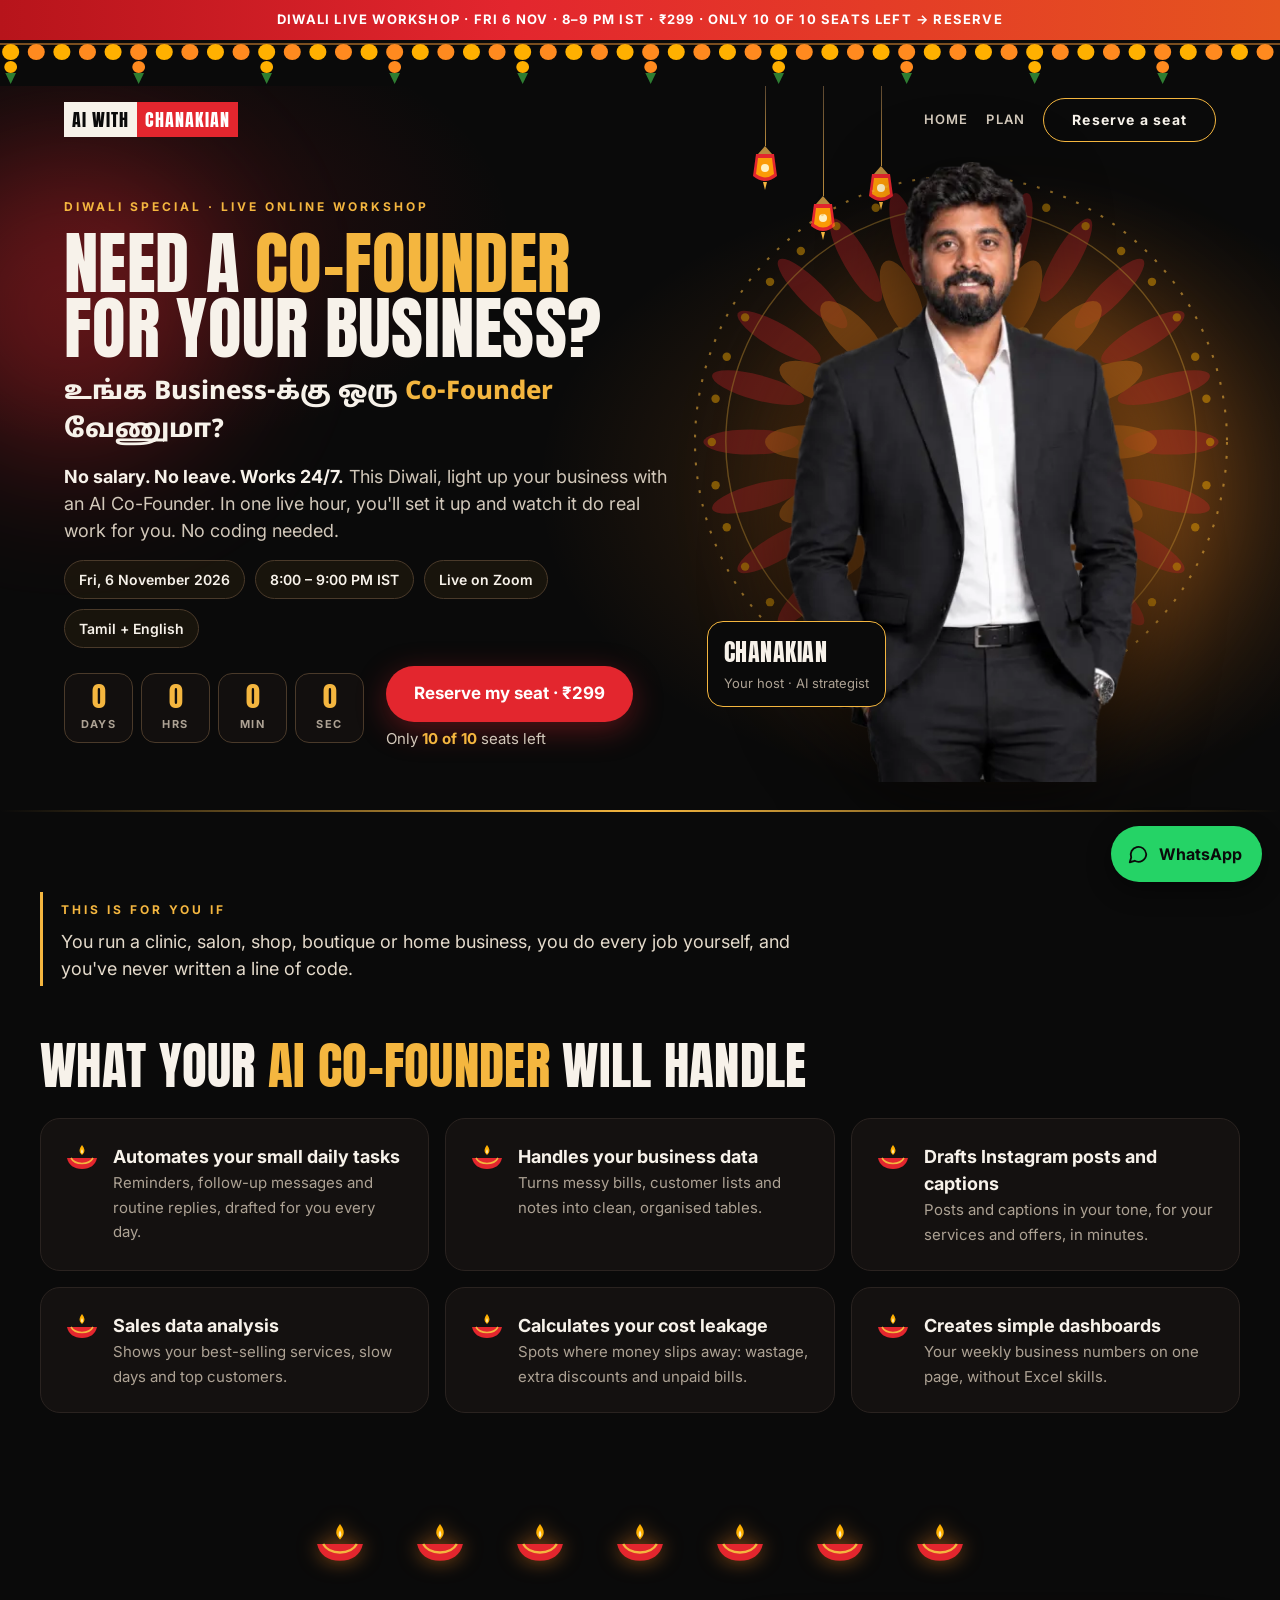
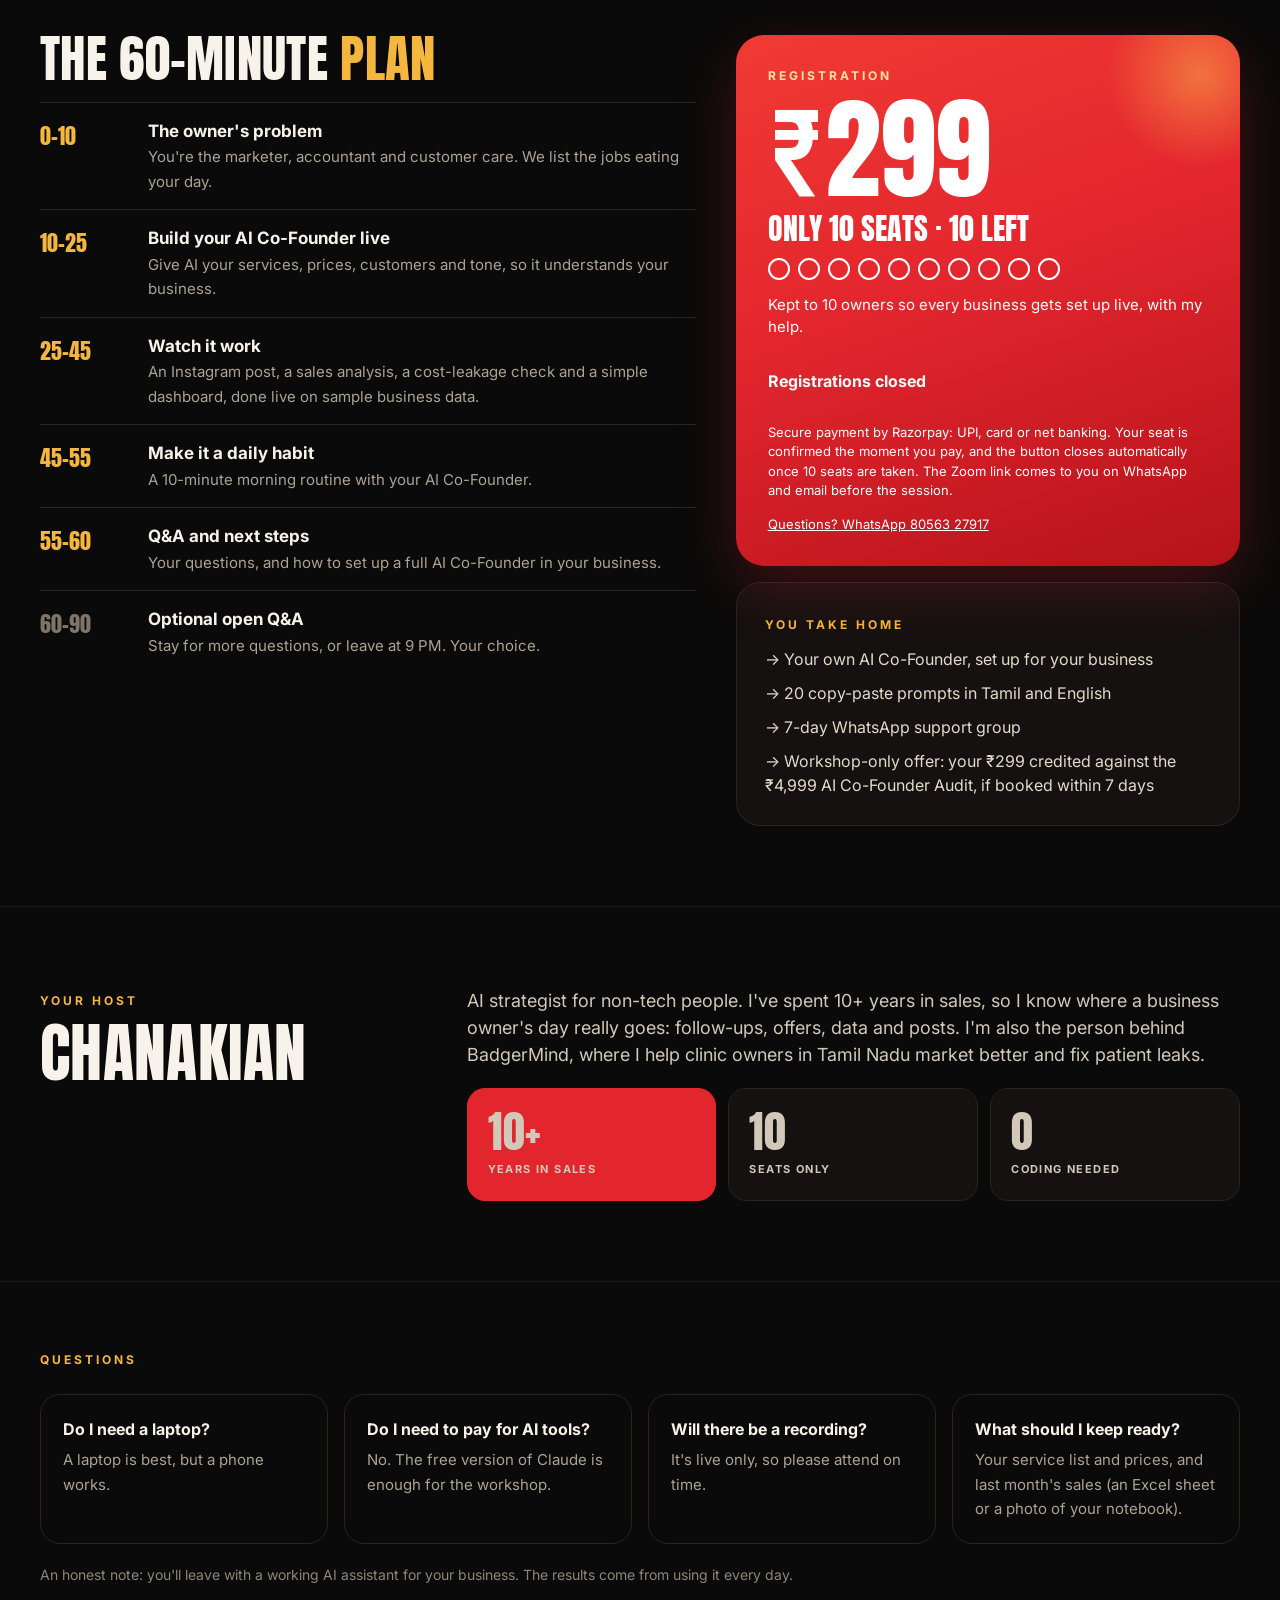
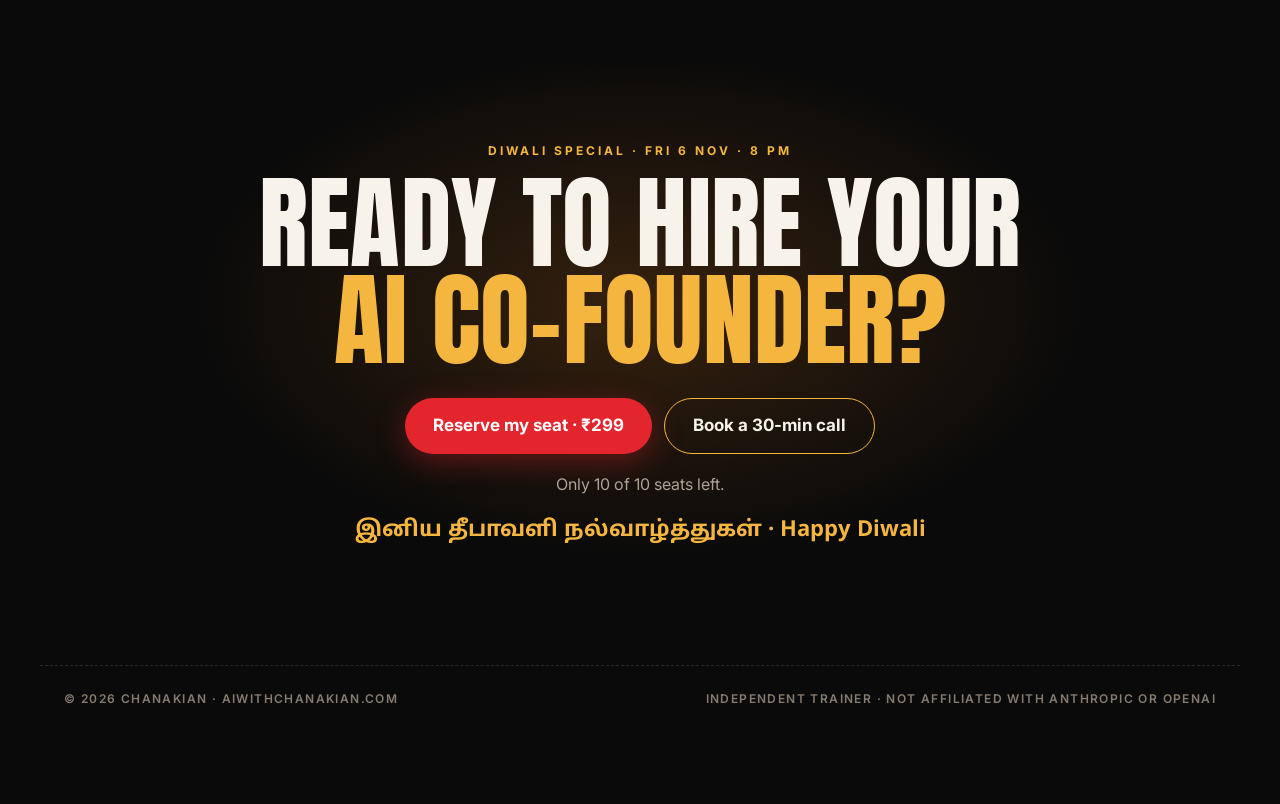
==== commit 922bf611: "Diwali page: balance hero so text and photo fit on one screen Co-Authored-By: Claude Opus 5.5 <norep" ====
--- a/diwali.html
+++ b/diwali.html
@@ -28,7 +28,7 @@
 .btn-red{background:var(--red);color:#fff;box-shadow:0 8px 30px rgba(227,38,46,.35)}
 .btn-dark{background:var(--bg);color:#fff}
 .btn-line{border:1px solid var(--gold);color:var(--ink);background:none}
-.chip{padding:10px 16px;border-radius:999px;border:1px solid #4A3A2A;background:rgba(244,182,63,.06);font-size:14px;font-weight:600}
+.chip{padding:8px 14px;border-radius:999px;border:1px solid #4A3A2A;background:rgba(244,182,63,.06);font-size:14px;font-weight:600}
 section{position:relative}
 .pad{padding:80px 0}
 .toran{display:block;width:100%;height:46px}
@@ -45,30 +45,31 @@
 .flame{transform-box:fill-box;transform-origin:50% 100%;animation:flicker 1.6s ease-in-out infinite}
 @keyframes flicker{0%,100%{transform:scale(1,1)}35%{transform:scale(.92,1.12)}70%{transform:scale(1.05,.94)}}
 .bar{display:block;background:linear-gradient(90deg,#B7141B,var(--red) 40%,#E5541F);color:#fff;text-decoration:none;text-align:center;font-size:13px;font-weight:700;letter-spacing:1.2px;padding:10px 16px}
-header .wrap{display:flex;flex-wrap:wrap;align-items:center;justify-content:space-between;gap:12px;padding-top:18px;padding-bottom:6px;z-index:3}
+header .wrap{display:flex;flex-wrap:wrap;align-items:center;justify-content:space-between;gap:12px;padding-top:12px;padding-bottom:0;z-index:3}
 .logo{display:inline-flex;font-family:Anton,sans-serif;font-size:18px;letter-spacing:1px;text-decoration:none}
 .logo span:first-child{background:var(--ink);color:var(--bg);padding:4px 8px}
 .logo span:last-child{background:var(--red);color:#fff;padding:4px 8px}
 .hero{position:relative;overflow:hidden;background:radial-gradient(ellipse 60% 70% at 78% 55%,rgba(255,138,31,.22),transparent 60%),radial-gradient(ellipse 50% 50% at 10% 20%,rgba(227,38,46,.14),transparent 60%)}
-.hero-grid{display:grid;grid-template-columns:1.25fr 1fr;gap:32px;align-items:end;padding:36px 24px 0;position:relative;z-index:2}
-.hero h1{font-size:clamp(52px,7vw,100px)}
+.hero-grid{display:grid;grid-template-columns:1.2fr 1fr;gap:32px;align-items:center;padding:20px 24px 28px;position:relative;z-index:2}
+.hero h1{font-size:clamp(44px,5.4vw,80px)}
 .hero h1 em{font-style:normal;color:var(--gold);white-space:nowrap}
-.tamil{font-size:clamp(22px,2.4vw,30px);font-weight:800;margin:18px 0 0}
-.lead{font-size:20px;color:var(--soft);max-width:620px;margin:16px 0 0}
+.tamil{font-size:clamp(20px,2vw,26px);font-weight:800;margin:12px 0 0}
+.lead{font-size:18px;color:var(--soft);max-width:620px;margin:12px 0 0}
 .lead strong{color:var(--ink)}
-.chips{display:flex;flex-wrap:wrap;gap:10px;margin-top:22px}
-.count{display:grid;grid-template-columns:repeat(4,minmax(0,1fr));gap:10px;max-width:440px;margin-top:26px;text-align:center}
-.count div{border:1px solid #4A3A2A;background:rgba(20,17,16,.8);border-radius:16px;padding:12px 4px}
-.count b{display:block;font-family:Anton,sans-serif;font-size:34px;font-weight:400;line-height:1;color:var(--gold)}
+.chips{display:flex;flex-wrap:wrap;gap:10px;margin-top:16px}
+.act{display:flex;flex-wrap:wrap;align-items:center;gap:14px 22px;margin-top:18px}
+.count{display:grid;grid-template-columns:repeat(4,minmax(0,1fr));gap:8px;width:300px;text-align:center}
+.count div{border:1px solid #4A3A2A;background:rgba(20,17,16,.8);border-radius:14px;padding:8px 4px}
+.count b{display:block;font-family:Anton,sans-serif;font-size:28px;font-weight:400;line-height:1;color:var(--gold)}
 .count small{font-size:11px;font-weight:700;letter-spacing:1.4px;color:var(--mute)}
-.cta-row{display:flex;flex-wrap:wrap;align-items:center;gap:16px;margin:26px 0 56px}
+.cta-row{display:flex;flex-direction:column;align-items:flex-start;gap:6px}
 .seatline{font-size:15px;color:var(--soft)}
 .seatline b{color:var(--gold)}
-.photo{position:relative;align-self:end;display:flex;justify-content:center;min-height:520px;overflow:visible}
-.photo .rangoli{position:absolute;width:118%;max-width:620px;left:50%;top:6%;transform:translateX(-50%);opacity:.55;animation:spin 120s linear infinite}
+.photo{position:relative;align-self:center;display:flex;justify-content:center;align-items:flex-start;overflow:visible}
+.photo .rangoli{position:absolute;width:112%;max-width:560px;left:50%;top:0;transform:translateX(-50%);opacity:.55;animation:spin 120s linear infinite}
 @keyframes spin{to{transform:translateX(-50%) rotate(360deg)}}
-.photo img{position:relative;z-index:1;width:100%;max-width:380px;height:auto;display:block;filter:drop-shadow(0 20px 40px rgba(0,0,0,.6))}
-.photo .tag{position:absolute;z-index:2;left:0;bottom:70px;background:var(--bg);border:1px solid var(--gold);border-radius:16px;padding:12px 16px}
+.photo img{position:relative;z-index:1;width:auto;max-width:100%;height:clamp(380px,calc(100vh - 190px),620px);object-fit:contain;display:block;filter:drop-shadow(0 20px 40px rgba(0,0,0,.6))}
+.photo .tag{position:absolute;z-index:2;left:0;bottom:12%;background:var(--bg);border:1px solid var(--gold);border-radius:16px;padding:12px 16px}
 .photo .tag b{display:block;font-family:Anton,sans-serif;font-weight:400;font-size:24px;letter-spacing:.5px}
 .photo .tag span{font-size:13px;color:var(--mute)}
 .hero-base{position:relative;z-index:2;height:2px;background:linear-gradient(90deg,transparent,var(--gold),transparent)}
@@ -117,7 +118,8 @@
 .wa{position:fixed;right:18px;bottom:18px;z-index:50;display:inline-flex;align-items:center;gap:10px;height:56px;padding:0 20px 0 16px;border-radius:999px;background:#25D366;color:#0A0A0A;font-weight:700;text-decoration:none;box-shadow:0 8px 24px rgba(0,0,0,.45)}
 @media (max-width:900px){
   .hero-grid,.two,.about{grid-template-columns:1fr}
-  .photo{min-height:0;width:100%;max-width:380px;margin:0 auto}
+  .photo{width:100%;max-width:380px;margin:0 auto}
+  .photo img{height:auto;width:100%}
   .photo .tag{bottom:40px}
   .cta-row{margin-bottom:24px}
   .price .amt{font-size:92px}
@@ -162,6 +164,7 @@
         <span class="chip">Live on Zoom</span>
         <span class="chip">Tamil + English</span>
       </div>
+      <div class="act">
       <div class="count" aria-live="polite">
         <div><b id="cd-d">0</b><small>DAYS</small></div>
         <div><b id="cd-h">0</b><small>HRS</small></div>
@@ -171,6 +174,7 @@
       <div class="cta-row">
         <a class="btn btn-red" href="#reserve">Reserve my seat · ₹299</a>
         <span class="seatline">Only <b><span class="js-left">10</span> of 10</b> seats left</span>
+      </div>
       </div>
     </div>
     <div class="photo">
